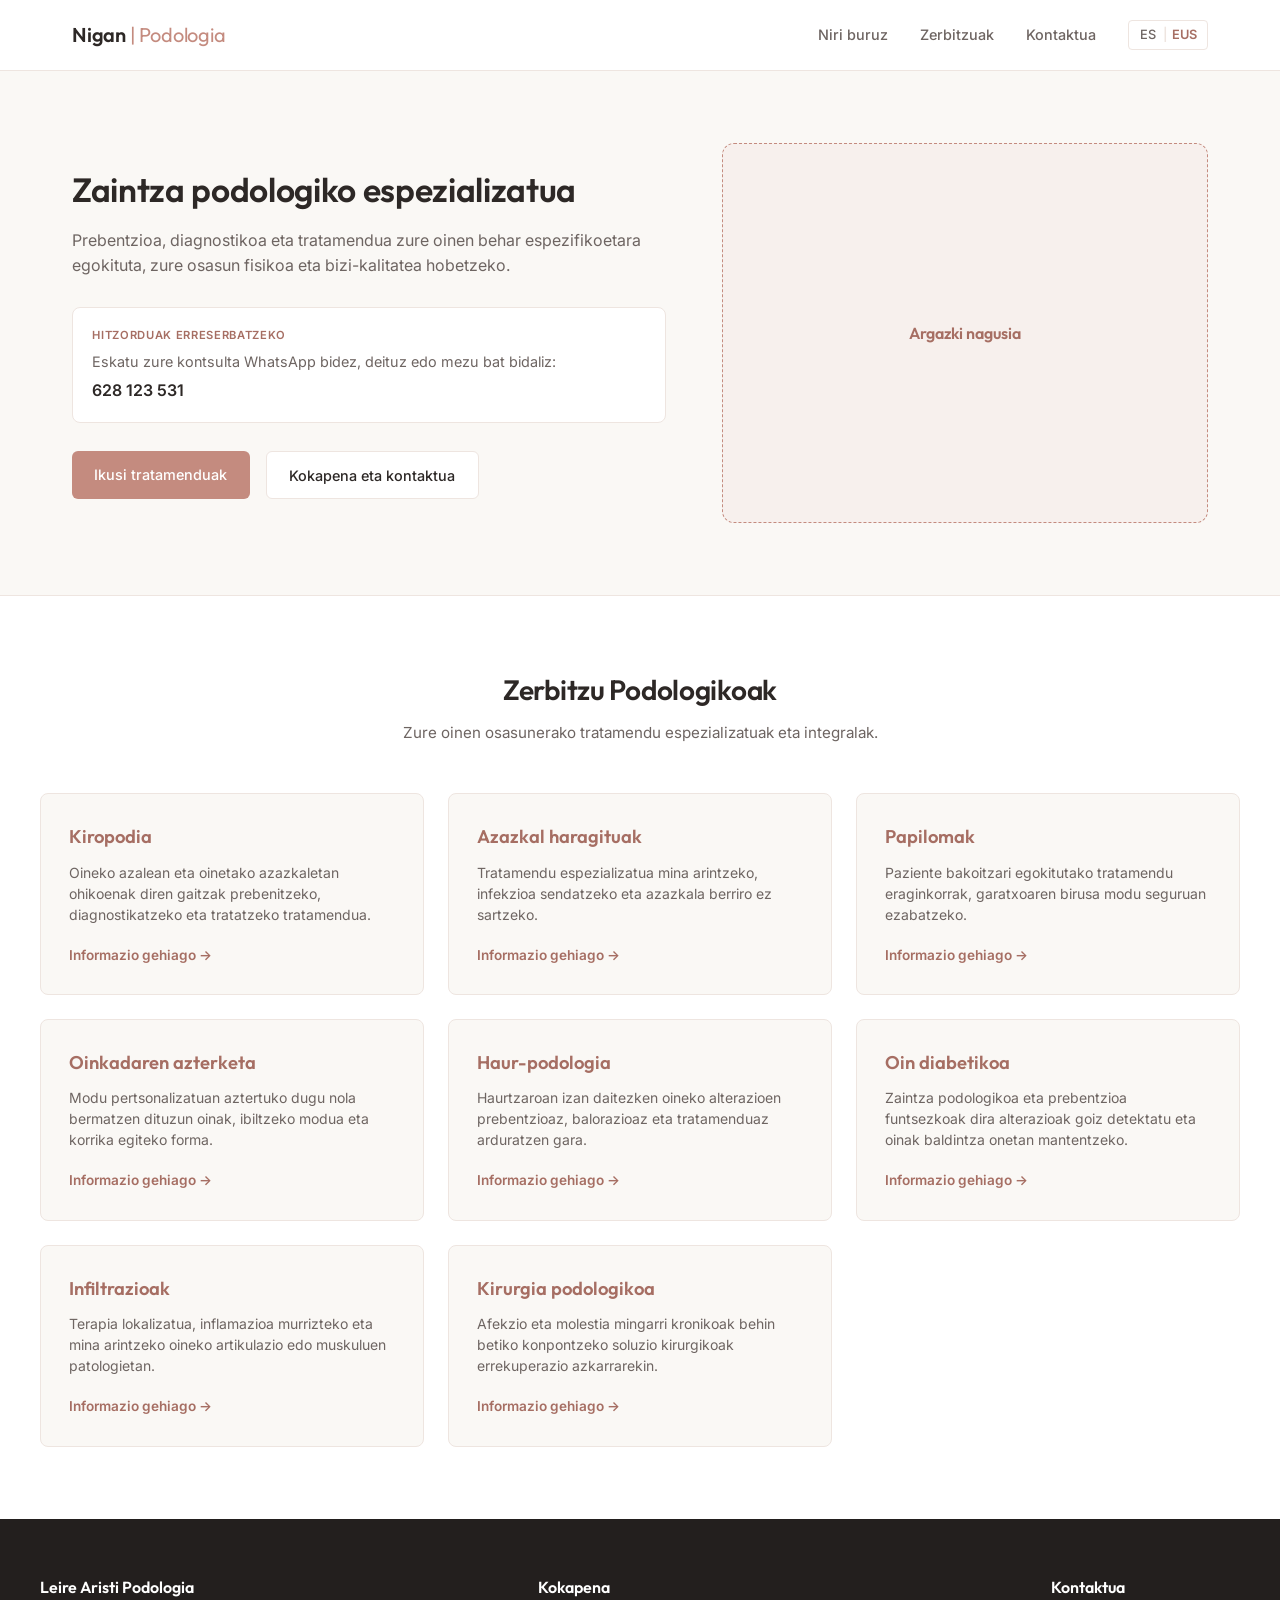
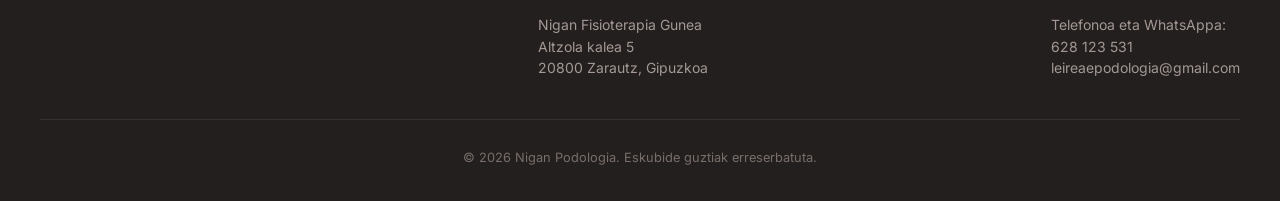
==== eu/index.html @ 4389b02e "Add files via upload" ====
<!DOCTYPE html>
<html lang="eu">
<head>
    <meta charset="UTF-8">
    <meta name="viewport" content="width=device-width, initial-scale=1.0">
    <title>Nigan | Podologia Zarautzen</title>
    <!-- Google Fonts -->
    <link rel="preconnect" href="https://fonts.googleapis.com">
    <link rel="preconnect" href="https://fonts.gstatic.com" crossorigin>
    <link href="https://fonts.googleapis.com/css2?family=Inter:wght@300;400;500;600&family=Outfit:wght@400;500;600&display=swap" rel="stylesheet">
    <style>
        :root {
            --primary: #c48b7f;
            --primary-dark: #a66e63;
            --primary-light: #f7f0ed;
            --bg-light: #faf8f5;
            --text-main: #2d2826;
            --text-muted: #6e6562;
            --white: #ffffff;
            --border-color: #eee5e0;
            --font-heading: 'Outfit', sans-serif;
            --font-body: 'Inter', sans-serif;
        }

        * {
            box-sizing: border-box;
            margin: 0;
            padding: 0;
        }

        body {
            font-family: var(--font-body);
            color: var(--text-main);
            background-color: var(--bg-light);
            line-height: 1.6;
            -webkit-font-smoothing: antialiased;
        }

        header {
            background-color: var(--white);
            border-bottom: 1px solid var(--border-color);
            position: sticky;
            top: 0;
            z-index: 100;
        }

        .nav-container {
            max-width: 1200px;
            margin: 0 auto;
            display: flex;
            justify-content: space-between;
            align-items: center;
            padding: 1.2rem 2rem;
        }

        .logo {
            font-family: var(--font-heading);
            font-size: 1.25rem;
            font-weight: 600;
            color: var(--text-main);
            text-decoration: none;
            letter-spacing: -0.01em;
        }

        .logo span {
            font-weight: 400;
            color: var(--primary);
        }

        .menu-toggle {
            display: none;
            background: none;
            border: none;
            font-size: 1.5rem;
            color: var(--text-main);
            cursor: pointer;
        }

        nav ul {
            display: flex;
            list-style: none;
            gap: 2rem;
            align-items: center;
        }

        nav a {
            text-decoration: none;
            color: var(--text-muted);
            font-weight: 500;
            font-size: 0.9rem;
            transition: color 0.2s ease;
        }

        nav a:hover, nav a.active {
            color: var(--primary-dark);
        }

        .lang-selector {
            display: flex;
            align-items: center;
            gap: 0.3rem;
            font-size: 0.8rem;
            font-weight: 600;
            border: 1px solid var(--border-color);
            padding: 0.25rem 0.6rem;
            border-radius: 4px;
            background-color: var(--white);
        }

        .lang-selector a {
            font-size: 0.8rem;
            padding: 0 0.1rem;
        }

        .lang-selector .active-lang {
            color: var(--primary-dark);
        }

        .lang-divider {
            color: var(--border-color);
        }

        .nav-phone {
            font-size: 0.85rem;
            font-weight: 500;
            color: var(--text-main);
            background-color: var(--primary-light);
            padding: 0.4rem 0.9rem;
            border-radius: 6px;
        }

        .hero {
            max-width: 1200px;
            margin: 0 auto;
            padding: 4.5rem 2rem;
            display: grid;
            grid-template-columns: 1.1fr 0.9fr;
            gap: 3.5rem;
            align-items: center;
        }

        .hero-text h1 {
            font-family: var(--font-heading);
            font-size: 2.1rem;
            font-weight: 600;
            line-height: 1.3;
            color: var(--text-main);
            margin-bottom: 1rem;
            letter-spacing: -0.01em;
        }

        .hero-text p {
            font-size: 1rem;
            color: var(--text-muted);
            margin-bottom: 1.75rem;
        }

        .booking-card {
            background-color: var(--white);
            border: 1px solid var(--border-color);
            padding: 1.2rem;
            border-radius: 8px;
            margin-bottom: 1.75rem;
        }

        .booking-card-label {
            font-size: 0.7rem;
            text-transform: uppercase;
            letter-spacing: 0.06em;
            font-weight: 600;
            color: var(--primary-dark);
            margin-bottom: 0.3rem;
        }

        .booking-card p {
            font-size: 0.9rem;
            color: var(--text-muted);
            margin-bottom: 0.3rem;
        }

        .phone-number {
            font-family: var(--font-body);
            font-size: 1rem;
            font-weight: 600;
            color: var(--text-main);
        }

        .hero-buttons {
            display: flex;
            gap: 1rem;
        }

        .btn-primary {
            background-color: var(--primary);
            color: var(--white);
            padding: 0.7rem 1.4rem;
            border-radius: 6px;
            text-decoration: none;
            font-weight: 500;
            font-size: 0.9rem;
            transition: background-color 0.2s ease;
        }

        .btn-primary:hover {
            background-color: var(--primary-dark);
        }

        .btn-secondary {
            border: 1px solid var(--border-color);
            background-color: var(--white);
            color: var(--text-main);
            padding: 0.7rem 1.4rem;
            border-radius: 6px;
            text-decoration: none;
            font-weight: 500;
            font-size: 0.9rem;
            transition: border-color 0.2s ease, background-color 0.2s ease;
        }

        .btn-secondary:hover {
            border-color: var(--primary);
            background-color: var(--primary-light);
        }

        .image-placeholder {
            width: 100%;
            height: 380px;
            background-color: var(--primary-light);
            border: 1px dashed var(--primary);
            border-radius: 12px;
            display: flex;
            flex-direction: column;
            align-items: center;
            justify-content: center;
            padding: 2rem;
            text-align: center;
            box-sizing: border-box;
        }

        .image-placeholder-title {
            font-family: var(--font-heading);
            font-size: 1rem;
            font-weight: 600;
            color: var(--primary-dark);
        }

        .services-preview {
            background-color: var(--white);
            padding: 4.5rem 2rem;
            border-top: 1px solid var(--border-color);
        }

        .section-header {
            max-width: 600px;
            margin: 0 auto 3rem auto;
            text-align: center;
        }

        .section-header h2 {
            font-family: var(--font-heading);
            font-size: 1.75rem;
            font-weight: 600;
            color: var(--text-main);
            margin-bottom: 0.5rem;
            letter-spacing: -0.01em;
        }

        .section-header p {
            color: var(--text-muted);
            font-size: 0.95rem;
        }

        .grid-preview {
            max-width: 1200px;
            margin: 0 auto;
            display: grid;
            grid-template-columns: repeat(auto-fit, minmax(320px, 1fr));
            gap: 1.5rem;
        }

        .card-preview {
            padding: 1.75rem;
            border-radius: 8px;
            border: 1px solid var(--border-color);
            background: var(--bg-light);
            display: flex;
            flex-direction: column;
            justify-content: space-between;
            transition: border-color 0.2s ease, transform 0.2s ease;
        }

        .card-preview:hover {
            border-color: var(--primary);
            transform: translateY(-2px);
        }

        .card-preview h3 {
            font-family: var(--font-heading);
            font-size: 1.15rem;
            font-weight: 600;
            margin-bottom: 0.6rem;
            color: var(--primary-dark);
        }

        .card-preview p {
            color: var(--text-muted);
            font-size: 0.875rem;
            line-height: 1.5;
            margin-bottom: 1.25rem;
        }

        .link-more {
            font-size: 0.85rem;
            font-weight: 600;
            color: var(--primary-dark);
            text-decoration: none;
            display: inline-flex;
            align-items: center;
            gap: 0.25rem;
        }

        .link-more:hover {
            text-decoration: underline;
        }

        footer {
            background-color: #231f1e;
            color: var(--white);
            padding: 3.5rem 2rem 2rem 2rem;
        }

        .footer-content {
            max-width: 1200px;
            margin: 0 auto;
            display: flex;
            justify-content: space-between;
            flex-wrap: wrap;
            gap: 2.5rem;
            padding-bottom: 2.5rem;
            border-bottom: 1px solid #36302e;
        }

        .footer-col h4 {
            font-family: var(--font-heading);
            font-size: 1rem;
            margin-bottom: 0.85rem;
            font-weight: 600;
        }

        .footer-col p {
            color: #a39894;
            font-size: 0.875rem;
            line-height: 1.55;
        }

        .footer-bottom {
            max-width: 1200px;
            margin: 1.75rem auto 0 auto;
            text-align: center;
            font-size: 0.8rem;
            color: #786e6a;
        }

        @media (max-width: 768px) {
            .menu-toggle { display: block; }
            nav ul {
                display: none;
                flex-direction: column;
                position: absolute;
                top: 100%;
                left: 0;
                width: 100%;
                background-color: var(--white);
                padding: 1.5rem;
                box-shadow: 0 10px 20px rgba(0, 0, 0, 0.05);
                gap: 1.25rem;
                border-bottom: 1px solid var(--border-color);
            }
            nav ul.nav-active { display: flex; }
            .hero {
                grid-template-columns: 1fr;
                padding: 2.5rem 1.25rem;
                gap: 2rem;
            }
            .hero-text h1 { font-size: 1.75rem; }
            .hero-buttons { flex-direction: column; }
            .btn-primary, .btn-secondary { text-align: center; }
            .image-placeholder { height: 260px; }
            .grid-preview { grid-template-columns: 1fr; }
            .footer-content { flex-direction: column; gap: 1.75rem; }
        }
    </style>
</head>
<body>

    <header>
        <div class="nav-container">
            <a href="index.html" class="logo">Nigan <span>| Podologia</span></a>
            <button class="menu-toggle" id="mobile-menu" aria-label="Nabigazioa">☰</button>
            <nav>
                <ul id="nav-list">
                    <li><a href="niri-buruz.html">Niri buruz</a></li>
                    <li><a href="zerbitzuak.html">Zerbitzuak</a></li>
                    <li><a href="kontaktua.html">Kontaktua</a></li>
                    <li class="lang-selector">
                        <a href="../index.html">ES</a>
                        <span class="lang-divider">|</span>
                        <span class="active-lang">EUS</span>
                    </li>
                </ul>
            </nav>
        </div>
    </header>

    <section class="hero">
        <div class="hero-text">
            <h1>Zaintza podologiko espezializatua</h1>
            <p>Prebentzioa, diagnostikoa eta tratamendua zure oinen behar espezifikoetara egokituta, zure osasun fisikoa eta bizi-kalitatea hobetzeko.</p>
            
            <div class="booking-card">
                <div class="booking-card-label">Hitzorduak erreserbatzeko</div>
                <p>Eskatu zure kontsulta WhatsApp bidez, deituz edo mezu bat bidaliz:</p>
                <div class="phone-number">628 123 531</div>
            </div>

            <div class="hero-buttons">
                <a href="zerbitzuak.html" class="btn-primary">Ikusi tratamenduak</a>
                <a href="kontaktua.html" class="btn-secondary">Kokapena eta kontaktua</a>
            </div>
        </div>

        <div class="image-placeholder">
            <div class="image-placeholder-title">Argazki nagusia</div>
        </div>
    </section>

    <section class="services-preview">
        <div class="section-header">
            <h2>Zerbitzu Podologikoak</h2>
            <p>Zure oinen osasunerako tratamendu espezializatuak eta integralak.</p>
        </div>
        <div class="grid-preview">
            
            <div class="card-preview">
                <div>
                    <h3>Kiropodia</h3>
                    <p>Oineko azalean eta oinetako azazkaletan ohikoenak diren gaitzak prebenitzeko, diagnostikatzeko eta tratatzeko tratamendua.</p>
                </div>
                <a href="zerbitzuak.html#kiropodia" class="link-more">Informazio gehiago →</a>
            </div>

            <div class="card-preview">
                <div>
                    <h3>Azazkal haragituak</h3>
                    <p>Tratamendu espezializatua mina arintzeko, infekzioa sendatzeko eta azazkala berriro ez sartzeko.</p>
                </div>
                <a href="zerbitzuak.html#azazkal-haragituak" class="link-more">Informazio gehiago →</a>
            </div>

            <div class="card-preview">
                <div>
                    <h3>Papilomak</h3>
                    <p>Paziente bakoitzari egokitutako tratamendu eraginkorrak, garatxoaren birusa modu seguruan ezabatzeko.</p>
                </div>
                <a href="zerbitzuak.html#papilomak" class="link-more">Informazio gehiago →</a>
            </div>

            <div class="card-preview">
                <div>
                    <h3>Oinkadaren azterketa</h3>
                    <p>Modu pertsonalizatuan aztertuko dugu nola bermatzen dituzun oinak, ibiltzeko modua eta korrika egiteko forma.</p>
                </div>
                <a href="zerbitzuak.html#oinkadaren-azterketa" class="link-more">Informazio gehiago →</a>
            </div>

            <div class="card-preview">
                <div>
                    <h3>Haur-podologia</h3>
                    <p>Haurtzaroan izan daitezken oineko alterazioen prebentzioaz, balorazioaz eta tratamenduaz arduratzen gara.</p>
                </div>
                <a href="zerbitzuak.html#haur-podologia" class="link-more">Informazio gehiago →</a>
            </div>

            <div class="card-preview">
                <div>
                    <h3>Oin diabetikoa</h3>
                    <p>Zaintza podologikoa eta prebentzioa funtsezkoak dira alterazioak goiz detektatu eta oinak baldintza onetan mantentzeko.</p>
                </div>
                <a href="zerbitzuak.html#oin-diabetikoa" class="link-more">Informazio gehiago →</a>
            </div>

            <div class="card-preview">
                <div>
                    <h3>Infiltrazioak</h3>
                    <p>Terapia lokalizatua, inflamazioa murrizteko eta mina arintzeko oineko artikulazio edo muskuluen patologietan.</p>
                </div>
                <a href="zerbitzuak.html#infiltrazioak" class="link-more">Informazio gehiago →</a>
            </div>

            <div class="card-preview">
                <div>
                    <h3>Kirurgia podologikoa</h3>
                    <p>Afekzio eta molestia mingarri kronikoak behin betiko konpontzeko soluzio kirurgikoak errekuperazio azkarrarekin.</p>
                </div>
                <a href="zerbitzuak.html#kirurgia-podologikoa" class="link-more">Informazio gehiago →</a>
            </div>

        </div>
    </section>

    <footer>
        <div class="footer-content">
            <div class="footer-col">
                <h4>Leire Aristi Podologia</h4>
            </div>
            <div class="footer-col">
                <h4>Kokapena</h4>
                <p>Nigan Fisioterapia Gunea<br>Altzola kalea 5<br>20800 Zarautz, Gipuzkoa</p>
            </div>
            <div class="footer-col">
                <h4>Kontaktua</h4>
                <p>Telefonoa eta WhatsAppa:<br>628 123 531<br>leireaepodologia@gmail.com</p>
            </div>
        </div>
        <div class="footer-bottom">
            <p>&copy; 2026 Nigan Podologia. Eskubide guztiak erreserbatuta.</p>
        </div>
    </footer>

    <script>
        document.getElementById('mobile-menu').addEventListener('click', () => {
            document.getElementById('nav-list').classList.toggle('nav-active');
        });
    </script>
</body>
</html>
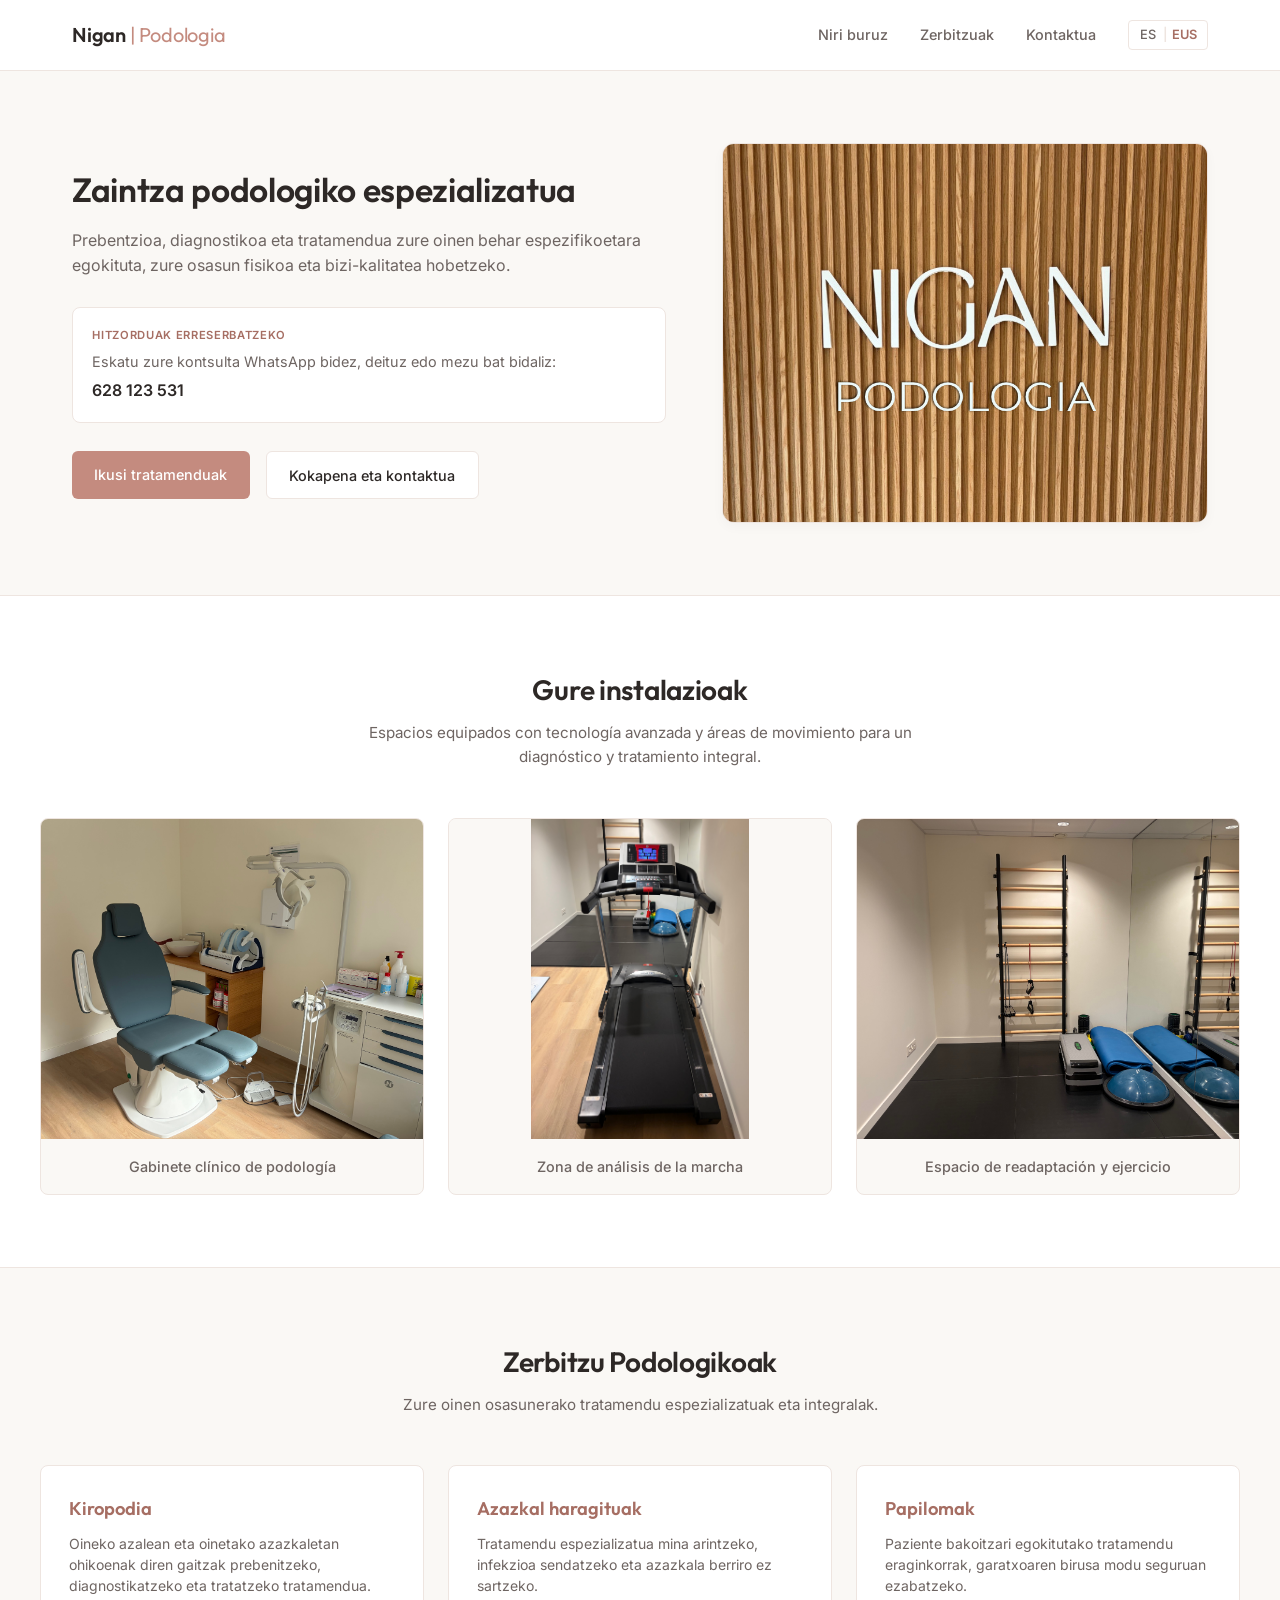
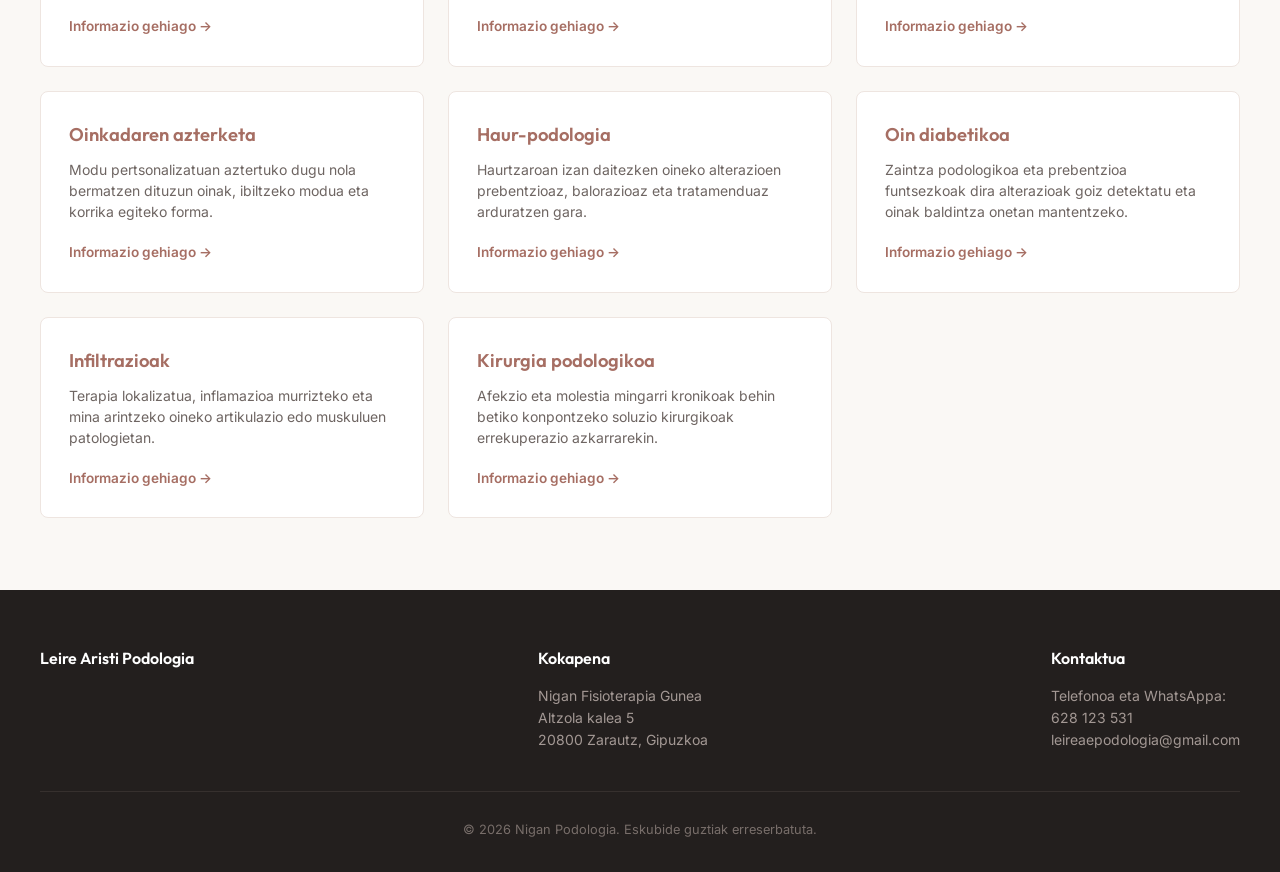
==== commit f833ae8c: "Add files via upload" ====
--- a/eu/index.html
+++ b/eu/index.html
@@ -8,388 +8,7 @@
     <link rel="preconnect" href="https://fonts.googleapis.com">
     <link rel="preconnect" href="https://fonts.gstatic.com" crossorigin>
     <link href="https://fonts.googleapis.com/css2?family=Inter:wght@300;400;500;600&family=Outfit:wght@400;500;600&display=swap" rel="stylesheet">
-    <style>
-        :root {
-            --primary: #c48b7f;
-            --primary-dark: #a66e63;
-            --primary-light: #f7f0ed;
-            --bg-light: #faf8f5;
-            --text-main: #2d2826;
-            --text-muted: #6e6562;
-            --white: #ffffff;
-            --border-color: #eee5e0;
-            --font-heading: 'Outfit', sans-serif;
-            --font-body: 'Inter', sans-serif;
-        }
-
-        * {
-            box-sizing: border-box;
-            margin: 0;
-            padding: 0;
-        }
-
-        body {
-            font-family: var(--font-body);
-            color: var(--text-main);
-            background-color: var(--bg-light);
-            line-height: 1.6;
-            -webkit-font-smoothing: antialiased;
-        }
-
-        header {
-            background-color: var(--white);
-            border-bottom: 1px solid var(--border-color);
-            position: sticky;
-            top: 0;
-            z-index: 100;
-        }
-
-        .nav-container {
-            max-width: 1200px;
-            margin: 0 auto;
-            display: flex;
-            justify-content: space-between;
-            align-items: center;
-            padding: 1.2rem 2rem;
-        }
-
-        .logo {
-            font-family: var(--font-heading);
-            font-size: 1.25rem;
-            font-weight: 600;
-            color: var(--text-main);
-            text-decoration: none;
-            letter-spacing: -0.01em;
-        }
-
-        .logo span {
-            font-weight: 400;
-            color: var(--primary);
-        }
-
-        .menu-toggle {
-            display: none;
-            background: none;
-            border: none;
-            font-size: 1.5rem;
-            color: var(--text-main);
-            cursor: pointer;
-        }
-
-        nav ul {
-            display: flex;
-            list-style: none;
-            gap: 2rem;
-            align-items: center;
-        }
-
-        nav a {
-            text-decoration: none;
-            color: var(--text-muted);
-            font-weight: 500;
-            font-size: 0.9rem;
-            transition: color 0.2s ease;
-        }
-
-        nav a:hover, nav a.active {
-            color: var(--primary-dark);
-        }
-
-        .lang-selector {
-            display: flex;
-            align-items: center;
-            gap: 0.3rem;
-            font-size: 0.8rem;
-            font-weight: 600;
-            border: 1px solid var(--border-color);
-            padding: 0.25rem 0.6rem;
-            border-radius: 4px;
-            background-color: var(--white);
-        }
-
-        .lang-selector a {
-            font-size: 0.8rem;
-            padding: 0 0.1rem;
-        }
-
-        .lang-selector .active-lang {
-            color: var(--primary-dark);
-        }
-
-        .lang-divider {
-            color: var(--border-color);
-        }
-
-        .nav-phone {
-            font-size: 0.85rem;
-            font-weight: 500;
-            color: var(--text-main);
-            background-color: var(--primary-light);
-            padding: 0.4rem 0.9rem;
-            border-radius: 6px;
-        }
-
-        .hero {
-            max-width: 1200px;
-            margin: 0 auto;
-            padding: 4.5rem 2rem;
-            display: grid;
-            grid-template-columns: 1.1fr 0.9fr;
-            gap: 3.5rem;
-            align-items: center;
-        }
-
-        .hero-text h1 {
-            font-family: var(--font-heading);
-            font-size: 2.1rem;
-            font-weight: 600;
-            line-height: 1.3;
-            color: var(--text-main);
-            margin-bottom: 1rem;
-            letter-spacing: -0.01em;
-        }
-
-        .hero-text p {
-            font-size: 1rem;
-            color: var(--text-muted);
-            margin-bottom: 1.75rem;
-        }
-
-        .booking-card {
-            background-color: var(--white);
-            border: 1px solid var(--border-color);
-            padding: 1.2rem;
-            border-radius: 8px;
-            margin-bottom: 1.75rem;
-        }
-
-        .booking-card-label {
-            font-size: 0.7rem;
-            text-transform: uppercase;
-            letter-spacing: 0.06em;
-            font-weight: 600;
-            color: var(--primary-dark);
-            margin-bottom: 0.3rem;
-        }
-
-        .booking-card p {
-            font-size: 0.9rem;
-            color: var(--text-muted);
-            margin-bottom: 0.3rem;
-        }
-
-        .phone-number {
-            font-family: var(--font-body);
-            font-size: 1rem;
-            font-weight: 600;
-            color: var(--text-main);
-        }
-
-        .hero-buttons {
-            display: flex;
-            gap: 1rem;
-        }
-
-        .btn-primary {
-            background-color: var(--primary);
-            color: var(--white);
-            padding: 0.7rem 1.4rem;
-            border-radius: 6px;
-            text-decoration: none;
-            font-weight: 500;
-            font-size: 0.9rem;
-            transition: background-color 0.2s ease;
-        }
-
-        .btn-primary:hover {
-            background-color: var(--primary-dark);
-        }
-
-        .btn-secondary {
-            border: 1px solid var(--border-color);
-            background-color: var(--white);
-            color: var(--text-main);
-            padding: 0.7rem 1.4rem;
-            border-radius: 6px;
-            text-decoration: none;
-            font-weight: 500;
-            font-size: 0.9rem;
-            transition: border-color 0.2s ease, background-color 0.2s ease;
-        }
-
-        .btn-secondary:hover {
-            border-color: var(--primary);
-            background-color: var(--primary-light);
-        }
-
-        .image-placeholder {
-            width: 100%;
-            height: 380px;
-            background-color: var(--primary-light);
-            border: 1px dashed var(--primary);
-            border-radius: 12px;
-            display: flex;
-            flex-direction: column;
-            align-items: center;
-            justify-content: center;
-            padding: 2rem;
-            text-align: center;
-            box-sizing: border-box;
-        }
-
-        .image-placeholder-title {
-            font-family: var(--font-heading);
-            font-size: 1rem;
-            font-weight: 600;
-            color: var(--primary-dark);
-        }
-
-        .services-preview {
-            background-color: var(--white);
-            padding: 4.5rem 2rem;
-            border-top: 1px solid var(--border-color);
-        }
-
-        .section-header {
-            max-width: 600px;
-            margin: 0 auto 3rem auto;
-            text-align: center;
-        }
-
-        .section-header h2 {
-            font-family: var(--font-heading);
-            font-size: 1.75rem;
-            font-weight: 600;
-            color: var(--text-main);
-            margin-bottom: 0.5rem;
-            letter-spacing: -0.01em;
-        }
-
-        .section-header p {
-            color: var(--text-muted);
-            font-size: 0.95rem;
-        }
-
-        .grid-preview {
-            max-width: 1200px;
-            margin: 0 auto;
-            display: grid;
-            grid-template-columns: repeat(auto-fit, minmax(320px, 1fr));
-            gap: 1.5rem;
-        }
-
-        .card-preview {
-            padding: 1.75rem;
-            border-radius: 8px;
-            border: 1px solid var(--border-color);
-            background: var(--bg-light);
-            display: flex;
-            flex-direction: column;
-            justify-content: space-between;
-            transition: border-color 0.2s ease, transform 0.2s ease;
-        }
-
-        .card-preview:hover {
-            border-color: var(--primary);
-            transform: translateY(-2px);
-        }
-
-        .card-preview h3 {
-            font-family: var(--font-heading);
-            font-size: 1.15rem;
-            font-weight: 600;
-            margin-bottom: 0.6rem;
-            color: var(--primary-dark);
-        }
-
-        .card-preview p {
-            color: var(--text-muted);
-            font-size: 0.875rem;
-            line-height: 1.5;
-            margin-bottom: 1.25rem;
-        }
-
-        .link-more {
-            font-size: 0.85rem;
-            font-weight: 600;
-            color: var(--primary-dark);
-            text-decoration: none;
-            display: inline-flex;
-            align-items: center;
-            gap: 0.25rem;
-        }
-
-        .link-more:hover {
-            text-decoration: underline;
-        }
-
-        footer {
-            background-color: #231f1e;
-            color: var(--white);
-            padding: 3.5rem 2rem 2rem 2rem;
-        }
-
-        .footer-content {
-            max-width: 1200px;
-            margin: 0 auto;
-            display: flex;
-            justify-content: space-between;
-            flex-wrap: wrap;
-            gap: 2.5rem;
-            padding-bottom: 2.5rem;
-            border-bottom: 1px solid #36302e;
-        }
-
-        .footer-col h4 {
-            font-family: var(--font-heading);
-            font-size: 1rem;
-            margin-bottom: 0.85rem;
-            font-weight: 600;
-        }
-
-        .footer-col p {
-            color: #a39894;
-            font-size: 0.875rem;
-            line-height: 1.55;
-        }
-
-        .footer-bottom {
-            max-width: 1200px;
-            margin: 1.75rem auto 0 auto;
-            text-align: center;
-            font-size: 0.8rem;
-            color: #786e6a;
-        }
-
-        @media (max-width: 768px) {
-            .menu-toggle { display: block; }
-            nav ul {
-                display: none;
-                flex-direction: column;
-                position: absolute;
-                top: 100%;
-                left: 0;
-                width: 100%;
-                background-color: var(--white);
-                padding: 1.5rem;
-                box-shadow: 0 10px 20px rgba(0, 0, 0, 0.05);
-                gap: 1.25rem;
-                border-bottom: 1px solid var(--border-color);
-            }
-            nav ul.nav-active { display: flex; }
-            .hero {
-                grid-template-columns: 1fr;
-                padding: 2.5rem 1.25rem;
-                gap: 2rem;
-            }
-            .hero-text h1 { font-size: 1.75rem; }
-            .hero-buttons { flex-direction: column; }
-            .btn-primary, .btn-secondary { text-align: center; }
-            .image-placeholder { height: 260px; }
-            .grid-preview { grid-template-columns: 1fr; }
-            .footer-content { flex-direction: column; gap: 1.75rem; }
-        }
-    </style>
+    <link rel="stylesheet" href="../styles.css">
 </head>
 <body>
 
@@ -416,7 +35,7 @@
         <div class="hero-text">
             <h1>Zaintza podologiko espezializatua</h1>
             <p>Prebentzioa, diagnostikoa eta tratamendua zure oinen behar espezifikoetara egokituta, zure osasun fisikoa eta bizi-kalitatea hobetzeko.</p>
-            
+           
             <div class="booking-card">
                 <div class="booking-card-label">Hitzorduak erreserbatzeko</div>
                 <p>Eskatu zure kontsulta WhatsApp bidez, deituz edo mezu bat bidaliz:</p>
@@ -429,8 +48,30 @@
             </div>
         </div>
 
-        <div class="image-placeholder">
-            <div class="image-placeholder-title">Argazki nagusia</div>
+        <div class="hero-img-container">
+            <img src="../img/nigan.jpeg" alt="Espacio Nigan Podología" class="hero-img">
+        </div>
+    </section>
+
+    <!-- Sección de Instalaciones -->
+    <section class="facility-section">
+        <div class="section-header">
+            <h2>Gure instalazioak</h2>
+            <p>Espacios equipados con tecnología avanzada y áreas de movimiento para un diagnóstico y tratamiento integral.</p>
+        </div>
+        <div class="facility-grid">
+            <div class="facility-card">
+                <img src="../img/saladetrabajo.jpeg" alt="Gabinete clínico de podología">
+                <p>Gabinete clínico de podología</p>
+            </div>
+            <div class="facility-card">
+                <img src="../img/cintagym.jpeg" alt="Zona de análisis de la marcha" class="vertical-img">
+                <p>Zona de análisis de la marcha</p>
+            </div>
+            <div class="facility-card">
+                <img src="../img/salagym.jpeg" alt="Espacio de readaptación y ejercicio">
+                <p>Espacio de readaptación y ejercicio</p>
+            </div>
         </div>
     </section>
 
@@ -440,7 +81,7 @@
             <p>Zure oinen osasunerako tratamendu espezializatuak eta integralak.</p>
         </div>
         <div class="grid-preview">
-            
+          
             <div class="card-preview">
                 <div>
                     <h3>Kiropodia</h3>
--- a/styles.css
+++ b/styles.css
@@ -0,0 +1,725 @@
+:root {
+    --primary: #c48b7f;
+    --primary-dark: #a66e63;
+    --primary-light: #f7f0ed;
+    --bg-light: #faf8f5;
+    --text-main: #2d2826;
+    --text-muted: #6e6562;
+    --white: #ffffff;
+    --border-color: #eee5e0;
+    --font-heading: 'Outfit', sans-serif;
+    --font-body: 'Inter', sans-serif;
+}
+
+* {
+    box-sizing: border-box;
+    margin: 0;
+    padding: 0;
+}
+
+html {
+    scroll-behavior: smooth;
+}
+
+body {
+    font-family: var(--font-body);
+    color: var(--text-main);
+    background-color: var(--bg-light);
+    line-height: 1.6;
+    -webkit-font-smoothing: antialiased;
+}
+
+header {
+    background-color: var(--white);
+    border-bottom: 1px solid var(--border-color);
+    position: sticky;
+    top: 0;
+    z-index: 100;
+}
+
+.nav-container {
+    max-width: 1200px;
+    margin: 0 auto;
+    display: flex;
+    justify-content: space-between;
+    align-items: center;
+    padding: 1.2rem 2rem;
+}
+
+.logo {
+    font-family: var(--font-heading);
+    font-size: 1.25rem;
+    font-weight: 600;
+    color: var(--text-main);
+    text-decoration: none;
+    letter-spacing: -0.01em;
+}
+
+.logo span {
+    font-weight: 400;
+    color: var(--primary);
+}
+
+.menu-toggle {
+    display: none;
+    background: none;
+    border: none;
+    font-size: 1.5rem;
+    color: var(--text-main);
+    cursor: pointer;
+}
+
+nav ul {
+    display: flex;
+    list-style: none;
+    gap: 2rem;
+    align-items: center;
+}
+
+nav a {
+    text-decoration: none;
+    color: var(--text-muted);
+    font-weight: 500;
+    font-size: 0.9rem;
+    transition: color 0.2s ease;
+}
+
+nav a:hover, nav a.active {
+    color: var(--primary-dark);
+}
+
+.lang-selector {
+    display: flex;
+    align-items: center;
+    gap: 0.3rem;
+    font-size: 0.8rem;
+    font-weight: 600;
+    border: 1px solid var(--border-color);
+    padding: 0.25rem 0.6rem;
+    border-radius: 4px;
+    background-color: var(--white);
+}
+
+.lang-selector a {
+    font-size: 0.8rem;
+    padding: 0 0.1rem;
+}
+
+.lang-selector .active-lang {
+    color: var(--primary-dark);
+}
+
+.lang-divider {
+    color: var(--border-color);
+}
+
+.nav-phone {
+    font-size: 0.85rem;
+    font-weight: 500;
+    color: var(--text-main);
+    background-color: var(--primary-light);
+    padding: 0.4rem 0.9rem;
+    border-radius: 6px;
+}
+
+.page-header {
+    background-color: var(--white);
+    border-bottom: 1px solid var(--border-color);
+    padding: 3.5rem 2rem;
+    text-align: center;
+}
+
+.page-header h1 {
+    font-family: var(--font-heading);
+    font-size: 2.1rem;
+    font-weight: 600;
+    color: var(--text-main);
+    margin-bottom: 0.5rem;
+    letter-spacing: -0.01em;
+}
+
+.page-header p {
+    color: var(--text-muted);
+    font-size: 0.95rem;
+}
+
+/* Botones */
+.btn-primary {
+    background-color: var(--primary);
+    color: var(--white);
+    padding: 0.7rem 1.4rem;
+    border-radius: 6px;
+    text-decoration: none;
+    font-weight: 500;
+    font-size: 0.9rem;
+    transition: background-color 0.2s ease;
+    display: inline-block;
+    text-align: center;
+}
+
+.btn-primary:hover {
+    background-color: var(--primary-dark);
+}
+
+.btn-secondary {
+    border: 1px solid var(--border-color);
+    background-color: var(--white);
+    color: var(--text-main);
+    padding: 0.7rem 1.4rem;
+    border-radius: 6px;
+    text-decoration: none;
+    font-weight: 500;
+    font-size: 0.9rem;
+    transition: border-color 0.2s ease, background-color 0.2s ease;
+    display: inline-block;
+    text-align: center;
+}
+
+.btn-secondary:hover {
+    border-color: var(--primary);
+    background-color: var(--primary-light);
+}
+
+/* Hero Section (Index) */
+.hero {
+    max-width: 1200px;
+    margin: 0 auto;
+    padding: 4.5rem 2rem;
+    display: grid;
+    grid-template-columns: 1.1fr 0.9fr;
+    gap: 3.5rem;
+    align-items: center;
+}
+
+.hero-text h1 {
+    font-family: var(--font-heading);
+    font-size: 2.1rem;
+    font-weight: 600;
+    line-height: 1.3;
+    color: var(--text-main);
+    margin-bottom: 1rem;
+    letter-spacing: -0.01em;
+}
+
+.hero-text p {
+    font-size: 1rem;
+    color: var(--text-muted);
+    margin-bottom: 1.75rem;
+}
+
+.booking-card {
+    background-color: var(--white);
+    border: 1px solid var(--border-color);
+    padding: 1.2rem;
+    border-radius: 8px;
+    margin-bottom: 1.75rem;
+}
+
+.booking-card-label {
+    font-size: 0.7rem;
+    text-transform: uppercase;
+    letter-spacing: 0.06em;
+    font-weight: 600;
+    color: var(--primary-dark);
+    margin-bottom: 0.3rem;
+}
+
+.booking-card p {
+    font-size: 0.9rem;
+    color: var(--text-muted);
+    margin-bottom: 0.3rem;
+}
+
+.phone-number {
+    font-family: var(--font-body);
+    font-size: 1rem;
+    font-weight: 600;
+    color: var(--text-main);
+}
+
+.hero-buttons {
+    display: flex;
+    gap: 1rem;
+}
+
+.hero-img-container {
+    width: 100%;
+    height: 380px;
+    border-radius: 12px;
+    overflow: hidden;
+    border: 1px solid var(--border-color);
+    box-shadow: 0 4px 12px rgba(0, 0, 0, 0.03);
+}
+
+.hero-img {
+    width: 100%;
+    height: 100%;
+    object-fit: cover;
+    display: block;
+}
+
+/* Sección de Instalaciones (Index) */
+.facility-section {
+    background-color: var(--white);
+    padding: 4.5rem 2rem;
+    border-top: 1px solid var(--border-color);
+    border-bottom: 1px solid var(--border-color);
+}
+
+.facility-grid {
+    max-width: 1200px;
+    margin: 0 auto;
+    display: grid;
+    grid-template-columns: repeat(3, 1fr);
+    gap: 1.5rem;
+    align-items: stretch;
+}
+
+.facility-card {
+    border: 1px solid var(--border-color);
+    border-radius: 8px;
+    overflow: hidden;
+    background-color: var(--bg-light);
+    display: flex;
+    flex-direction: column;
+}
+
+.facility-card img {
+    width: 100%;
+    height: 320px;
+    object-fit: cover;
+    display: block;
+}
+
+.facility-card img.vertical-img {
+    object-fit: contain;
+    background-color: var(--bg-light);
+}
+
+.facility-card p {
+    padding: 1rem;
+    font-size: 0.9rem;
+    color: var(--text-muted);
+    text-align: center;
+    font-weight: 500;
+    margin: 0;
+}
+
+/* Servicios Preview (Index) & Services Container */
+.services-preview {
+    background-color: var(--bg-light);
+    padding: 4.5rem 2rem;
+}
+
+.section-header {
+    max-width: 600px;
+    margin: 0 auto 3rem auto;
+    text-align: center;
+}
+
+.section-header h2 {
+    font-family: var(--font-heading);
+    font-size: 1.75rem;
+    font-weight: 600;
+    color: var(--text-main);
+    margin-bottom: 0.5rem;
+    letter-spacing: -0.01em;
+}
+
+.section-header p {
+    color: var(--text-muted);
+    font-size: 0.95rem;
+}
+
+.grid-preview {
+    max-width: 1200px;
+    margin: 0 auto;
+    display: grid;
+    grid-template-columns: repeat(auto-fit, minmax(320px, 1fr));
+    gap: 1.5rem;
+}
+
+.card-preview {
+    padding: 1.75rem;
+    border-radius: 8px;
+    border: 1px solid var(--border-color);
+    background: var(--white);
+    display: flex;
+    flex-direction: column;
+    justify-content: space-between;
+    transition: border-color 0.2s ease, transform 0.2s ease;
+}
+
+.card-preview:hover {
+    border-color: var(--primary);
+    transform: translateY(-2px);
+}
+
+.card-preview h3 {
+    font-family: var(--font-heading);
+    font-size: 1.15rem;
+    font-weight: 600;
+    margin-bottom: 0.6rem;
+    color: var(--primary-dark);
+}
+
+.card-preview p {
+    color: var(--text-muted);
+    font-size: 0.875rem;
+    line-height: 1.5;
+    margin-bottom: 1.25rem;
+}
+
+.link-more {
+    font-size: 0.85rem;
+    font-weight: 600;
+    color: var(--primary-dark);
+    text-decoration: none;
+    display: inline-flex;
+    align-items: center;
+    gap: 0.25rem;
+}
+
+.link-more:hover {
+    text-decoration: underline;
+}
+
+/* Servicios page specific */
+.services-container {
+    max-width: 1200px;
+    margin: 0 auto;
+    padding: 4rem 2rem;
+}
+
+.service-block {
+    background-color: var(--white);
+    border-radius: 12px;
+    padding: 2.5rem;
+    border: 1px solid var(--border-color);
+    margin-bottom: 2.5rem;
+    scroll-margin-top: 100px;
+}
+
+.service-block h2 {
+    font-family: var(--font-heading);
+    font-size: 1.5rem;
+    font-weight: 600;
+    color: var(--primary-dark);
+    margin-bottom: 1rem;
+    letter-spacing: -0.01em;
+}
+
+.service-block h3 {
+    font-family: var(--font-heading);
+    font-size: 1.15rem;
+    font-weight: 600;
+    color: var(--text-main);
+    margin: 1.5rem 0 0.75rem 0;
+}
+
+.service-block p {
+    color: var(--text-muted);
+    font-size: 0.95rem;
+    margin-bottom: 1rem;
+    line-height: 1.65;
+}
+
+.service-content-grid {
+    display: grid;
+    grid-template-columns: 1fr 320px;
+    gap: 2.5rem;
+    align-items: center;
+    margin: 1.25rem 0;
+}
+
+.service-img {
+    width: 100%;
+    height: auto;
+    max-height: 380px;
+    object-fit: contain;
+    border-radius: 8px;
+    border: 1px solid var(--border-color);
+    background-color: var(--bg-light);
+    display: block;
+    margin: 0 auto;
+}
+
+.service-list {
+    list-style: none;
+    padding: 0;
+    margin: 1rem 0;
+}
+
+.service-list li {
+    font-size: 0.9rem;
+    color: var(--text-main);
+    margin-bottom: 0.6rem;
+    position: relative;
+    padding-left: 1.25rem;
+}
+
+.service-list li::before {
+    content: "•";
+    color: var(--primary);
+    font-weight: bold;
+    font-size: 1.1rem;
+    position: absolute;
+    left: 0;
+    top: -2px;
+}
+
+.quote-box {
+    background-color: var(--primary-light);
+    padding: 1.2rem 1.5rem;
+    border-radius: 8px;
+    border-left: 3px solid var(--primary);
+    margin: 1.5rem 0;
+    font-size: 0.925rem;
+    color: var(--primary-dark);
+    font-weight: 500;
+}
+
+/* Sobre Mí page specific */
+.about-container {
+    max-width: 1200px;
+    margin: 0 auto;
+    padding: 4.5rem 2rem;
+    display: grid;
+    grid-template-columns: 0.9fr 1.1fr;
+    gap: 3.5rem;
+    align-items: start;
+}
+
+.about-image-container {
+    width: 100%;
+    height: 480px;
+    border-radius: 12px;
+    overflow: hidden;
+    border: 1px solid var(--border-color);
+    box-shadow: 0 4px 12px rgba(0, 0, 0, 0.03);
+    background-color: var(--white);
+}
+
+.about-img {
+    width: 100%;
+    height: 100%;
+    object-fit: cover;
+    object-position: center top;
+    display: block;
+}
+
+.about-text h2 {
+    font-family: var(--font-heading);
+    font-size: 1.75rem;
+    font-weight: 600;
+    color: var(--primary-dark);
+    margin-bottom: 1.25rem;
+    letter-spacing: -0.01em;
+}
+
+.about-text p {
+    font-size: 0.95rem;
+    color: var(--text-muted);
+    margin-bottom: 1.2rem;
+    line-height: 1.65;
+}
+
+.cv-list {
+    list-style: none;
+    margin: 1.5rem 0;
+    padding: 0;
+}
+
+.cv-list li {
+    font-size: 0.9rem;
+    color: var(--text-main);
+    margin-bottom: 0.6rem;
+    position: relative;
+    padding-left: 1.25rem;
+}
+
+.cv-list li::before {
+    content: "•";
+    color: var(--primary);
+    font-weight: bold;
+    font-size: 1.1rem;
+    position: absolute;
+    left: 0;
+    top: -2px;
+}
+
+/* Contacto page specific */
+.contact-container {
+    max-width: 1200px;
+    margin: 0 auto;
+    padding: 4.5rem 2rem;
+    display: grid;
+    grid-template-columns: 1fr 1fr;
+    gap: 3.5rem;
+    align-items: start;
+}
+
+.contact-card {
+    background-color: var(--white);
+    padding: 2.5rem;
+    border-radius: 12px;
+    border: 1px solid var(--border-color);
+}
+
+.contact-card h2 {
+    font-family: var(--font-heading);
+    font-size: 1.5rem;
+    font-weight: 600;
+    color: var(--primary-dark);
+    margin-bottom: 1.5rem;
+    letter-spacing: -0.01em;
+}
+
+.info-item {
+    margin-bottom: 1.5rem;
+}
+
+.info-item:last-child {
+    margin-bottom: 0;
+}
+
+.info-item h3 {
+    font-family: var(--font-heading);
+    font-size: 1rem;
+    font-weight: 600;
+    color: var(--text-main);
+    margin-bottom: 0.3rem;
+}
+
+.info-item p {
+    color: var(--text-muted);
+    font-size: 0.95rem;
+}
+
+.info-item a {
+    color: var(--primary-dark);
+    text-decoration: none;
+    font-weight: 500;
+    transition: color 0.2s ease;
+}
+
+.info-item a:hover {
+    color: var(--primary);
+    text-decoration: underline;
+}
+
+.notice-box {
+    margin-top: 1.5rem;
+    padding: 1rem 1.25rem;
+    background-color: var(--bg-light);
+    border-radius: 8px;
+    border-left: 3px solid var(--primary);
+}
+
+.notice-box p {
+    font-size: 0.875rem;
+    color: var(--text-muted);
+}
+
+.map-section {
+    max-width: 1200px;
+    margin: 0 auto 4.5rem auto;
+    padding: 0 2rem;
+}
+
+.map-container {
+    width: 100%;
+    height: 400px;
+    border-radius: 12px;
+    overflow: hidden;
+    border: 1px solid var(--border-color);
+    box-shadow: 0 4px 12px rgba(0, 0, 0, 0.03);
+}
+
+.map-container iframe {
+    width: 100%;
+    height: 100%;
+    border: 0;
+}
+
+/* Footer común */
+footer {
+    background-color: #231f1e;
+    color: var(--white);
+    padding: 3.5rem 2rem 2rem 2rem;
+}
+
+.footer-content {
+    max-width: 1200px;
+    margin: 0 auto;
+    display: flex;
+    justify-content: space-between;
+    flex-wrap: wrap;
+    gap: 2.5rem;
+    padding-bottom: 2.5rem;
+    border-bottom: 1px solid #36302e;
+}
+
+.footer-col h4 {
+    font-family: var(--font-heading);
+    font-size: 1rem;
+    margin-bottom: 0.85rem;
+    font-weight: 600;
+}
+
+.footer-col p {
+    color: #a39894;
+    font-size: 0.875rem;
+    line-height: 1.55;
+}
+
+.footer-bottom {
+    max-width: 1200px;
+    margin: 1.75rem auto 0 auto;
+    text-align: center;
+    font-size: 0.8rem;
+    color: #786e6a;
+}
+
+/* Responsive */
+@media (max-width: 900px) {
+    .facility-grid {
+        grid-template-columns: 1fr;
+    }
+}
+
+@media (max-width: 768px) {
+    .menu-toggle { display: block; }
+    nav ul {
+        display: none;
+        flex-direction: column;
+        position: absolute;
+        top: 100%;
+        left: 0;
+        width: 100%;
+        background-color: var(--white);
+        padding: 1.5rem;
+        box-shadow: 0 10px 20px rgba(0, 0, 0, 0.05);
+        gap: 1.25rem;
+        border-bottom: 1px solid var(--border-color);
+    }
+    nav ul.nav-active { display: flex; }
+    .hero, .about-container, .contact-container {
+        grid-template-columns: 1fr;
+        padding: 2.5rem 1.25rem;
+        gap: 2rem;
+    }
+    .hero-text h1, .page-header h1 { font-size: 1.75rem; }
+    .hero-buttons { flex-direction: column; }
+    .btn-primary, .btn-secondary { text-align: center; }
+    .hero-img-container { height: 260px; }
+    .about-image-container { height: 340px; }
+    .grid-preview { grid-template-columns: 1fr; }
+    .services-container { padding: 2.5rem 1.25rem; }
+    .service-block { padding: 1.75rem; }
+    .service-content-grid { grid-template-columns: 1fr; gap: 1.5rem; }
+    .contact-card { padding: 1.75rem; }
+    .map-section { padding: 0 1.25rem; margin-bottom: 3rem; }
+    .map-container { height: 300px; }
+    .footer-content { flex-direction: column; gap: 1.75rem; }
+}
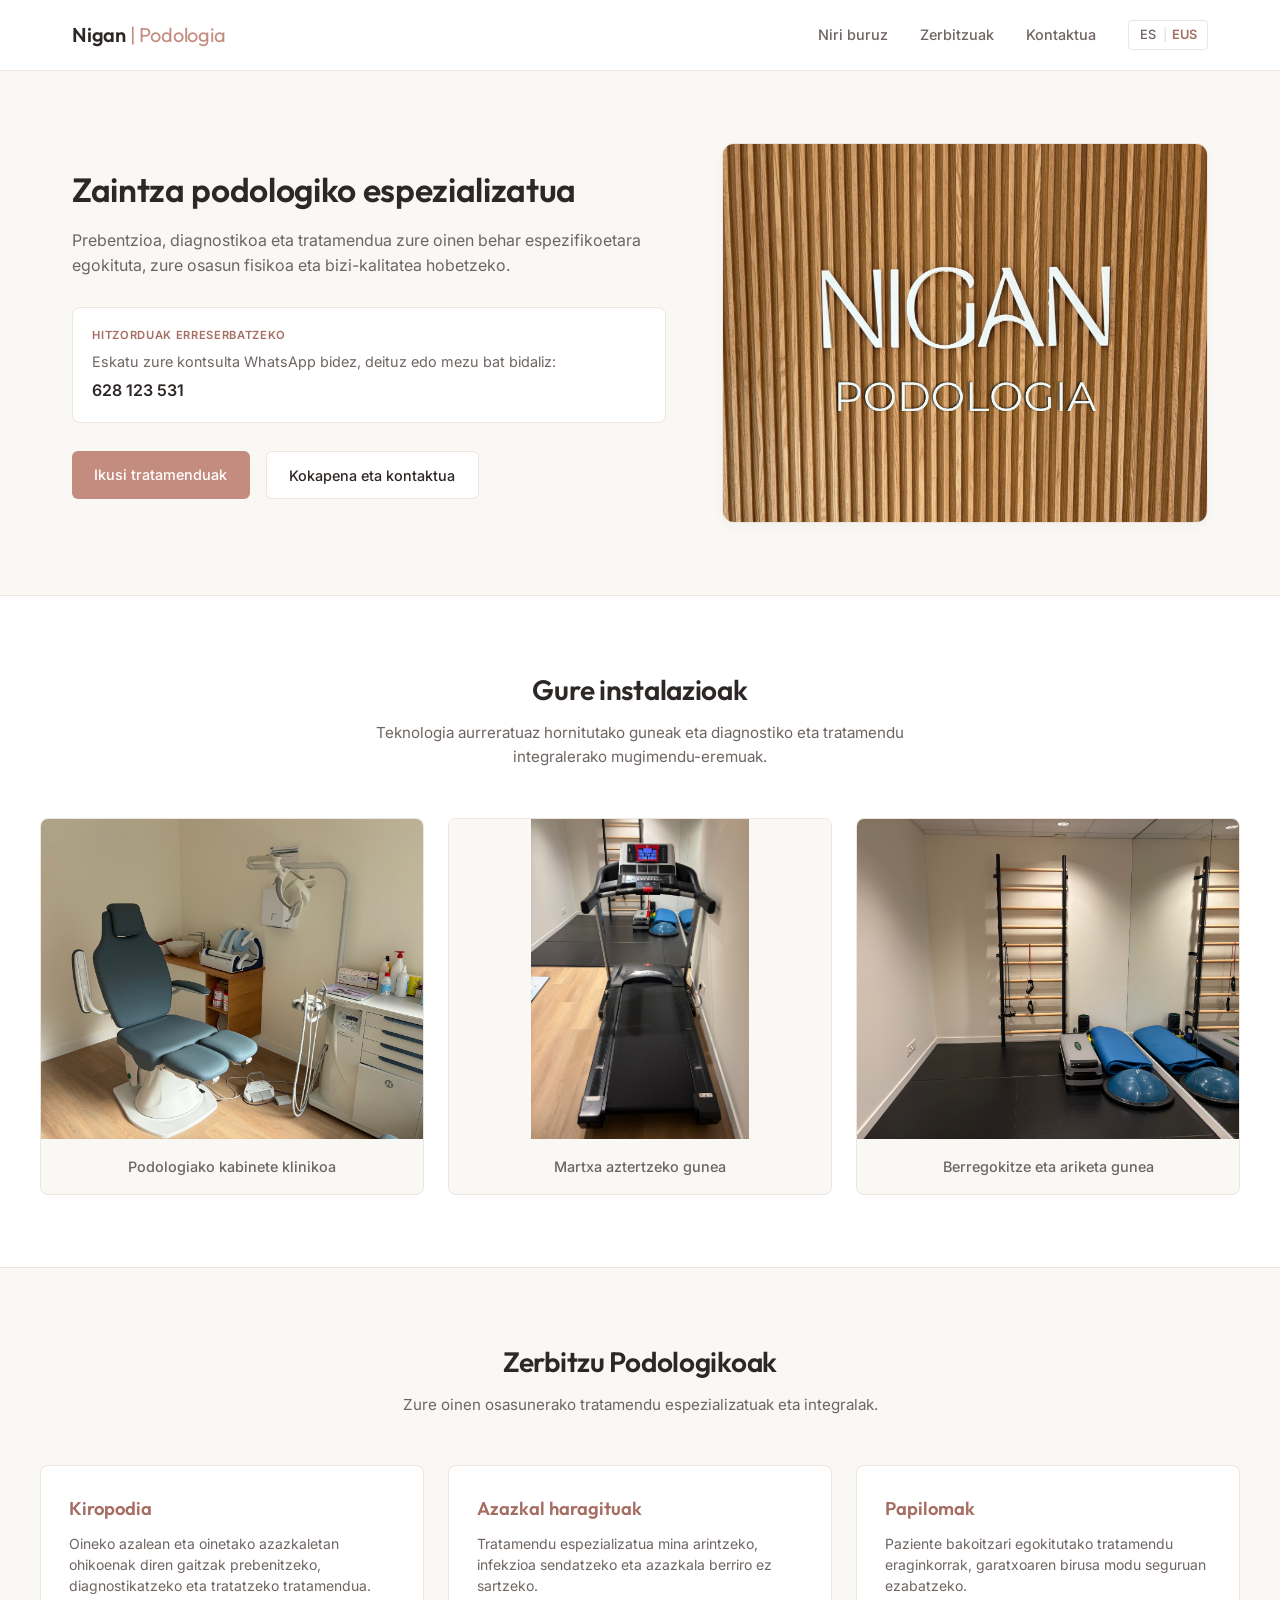
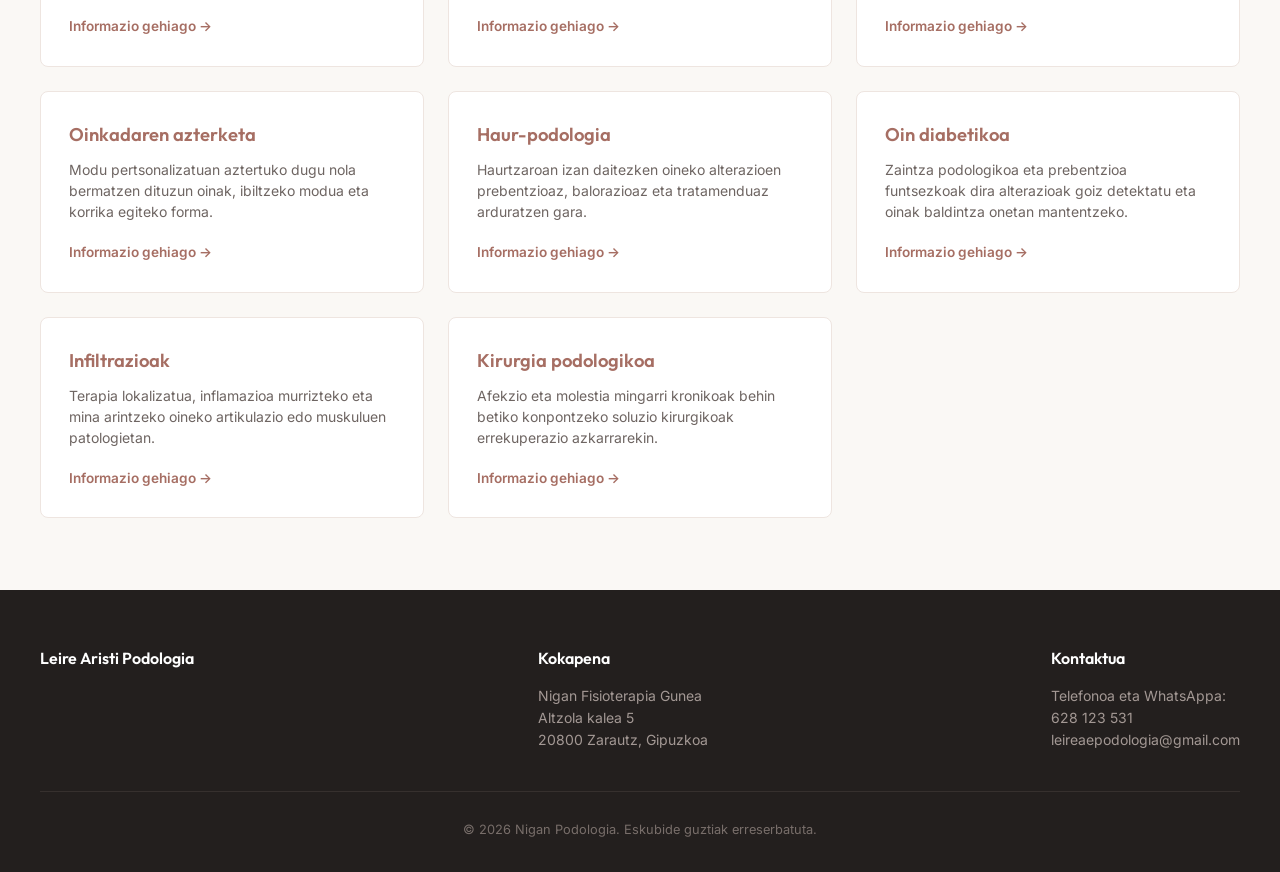
==== commit c91d80d5: "Add files via upload" ====
--- a/eu/index.html
+++ b/eu/index.html
@@ -57,20 +57,20 @@
     <section class="facility-section">
         <div class="section-header">
             <h2>Gure instalazioak</h2>
-            <p>Espacios equipados con tecnología avanzada y áreas de movimiento para un diagnóstico y tratamiento integral.</p>
+            <p>Teknologia aurreratuaz hornitutako guneak eta diagnostiko eta tratamendu integralerako mugimendu-eremuak.</p>
         </div>
         <div class="facility-grid">
             <div class="facility-card">
                 <img src="../img/saladetrabajo.jpeg" alt="Gabinete clínico de podología">
-                <p>Gabinete clínico de podología</p>
+                <p>Podologiako kabinete klinikoa</p>
             </div>
             <div class="facility-card">
                 <img src="../img/cintagym.jpeg" alt="Zona de análisis de la marcha" class="vertical-img">
-                <p>Zona de análisis de la marcha</p>
+                <p>Martxa aztertzeko gunea</p>
             </div>
             <div class="facility-card">
                 <img src="../img/salagym.jpeg" alt="Espacio de readaptación y ejercicio">
-                <p>Espacio de readaptación y ejercicio</p>
+                <p>Berregokitze eta ariketa gunea</p>
             </div>
         </div>
     </section>
--- a/styles.css
+++ b/styles.css
@@ -689,37 +689,47 @@
 }
 
 @media (max-width: 768px) {
-    .menu-toggle { display: block; }
-    nav ul {
-        display: none;
-        flex-direction: column;
-        position: absolute;
-        top: 100%;
-        left: 0;
-        width: 100%;
-        background-color: var(--white);
-        padding: 1.5rem;
-        box-shadow: 0 10px 20px rgba(0, 0, 0, 0.05);
-        gap: 1.25rem;
-        border-bottom: 1px solid var(--border-color);
-    }
-    nav ul.nav-active { display: flex; }
-    .hero, .about-container, .contact-container {
-        grid-template-columns: 1fr;
-        padding: 2.5rem 1.25rem;
-        gap: 2rem;
-    }
-    .hero-text h1, .page-header h1 { font-size: 1.75rem; }
-    .hero-buttons { flex-direction: column; }
-    .btn-primary, .btn-secondary { text-align: center; }
-    .hero-img-container { height: 260px; }
-    .about-image-container { height: 340px; }
-    .grid-preview { grid-template-columns: 1fr; }
-    .services-container { padding: 2.5rem 1.25rem; }
-    .service-block { padding: 1.75rem; }
-    .service-content-grid { grid-template-columns: 1fr; gap: 1.5rem; }
-    .contact-card { padding: 1.75rem; }
-    .map-section { padding: 0 1.25rem; margin-bottom: 3rem; }
-    .map-container { height: 300px; }
-    .footer-content { flex-direction: column; gap: 1.75rem; }
+   .menu-toggle { display: block; }
+   nav ul {
+       display: none;
+       flex-direction: column;
+       position: absolute;
+       top: 100%;
+       left: 0;
+       width: 100%;
+       background-color: var(--white);
+       padding: 1.5rem;
+       box-shadow: 0 10px 20px rgba(0, 0, 0, 0.05);
+       gap: 1.25rem;
+       border-bottom: 1px solid var(--border-color);
+   }
+   nav ul.nav-active { display: flex; }
+
+   /* AQUÍ ESTÁ EL CAMBIO CLAVE PARA EL MÓVIL */
+   .hero {
+       display: flex;
+       flex-direction: column-reverse; /* Pone la imagen arriba y el texto abajo en móvil */
+       padding: 2.5rem 1.25rem;
+       gap: 2rem;
+   }
+
+   .about-container, .contact-container {
+       grid-template-columns: 1fr;
+       padding: 2.5rem 1.25rem;
+       gap: 2rem;
+   }
+   
+   .hero-text h1, .page-header h1 { font-size: 1.75rem; }
+   .hero-buttons { flex-direction: column; }
+   .btn-primary, .btn-secondary { text-align: center; }
+   .hero-img-container { height: 260px; }
+   .about-image-container { height: 340px; }
+   .grid-preview { grid-template-columns: 1fr; }
+   .services-container { padding: 2.5rem 1.25rem; }
+   .service-block { padding: 1.75rem; }
+   .service-content-grid { grid-template-columns: 1fr; gap: 1.5rem; }
+   .contact-card { padding: 1.75rem; }
+   .map-section { padding: 0 1.25rem; margin-bottom: 3rem; }
+   .map-container { height: 300px; }
+   .footer-content { flex-direction: column; gap: 1.75rem; }
 }
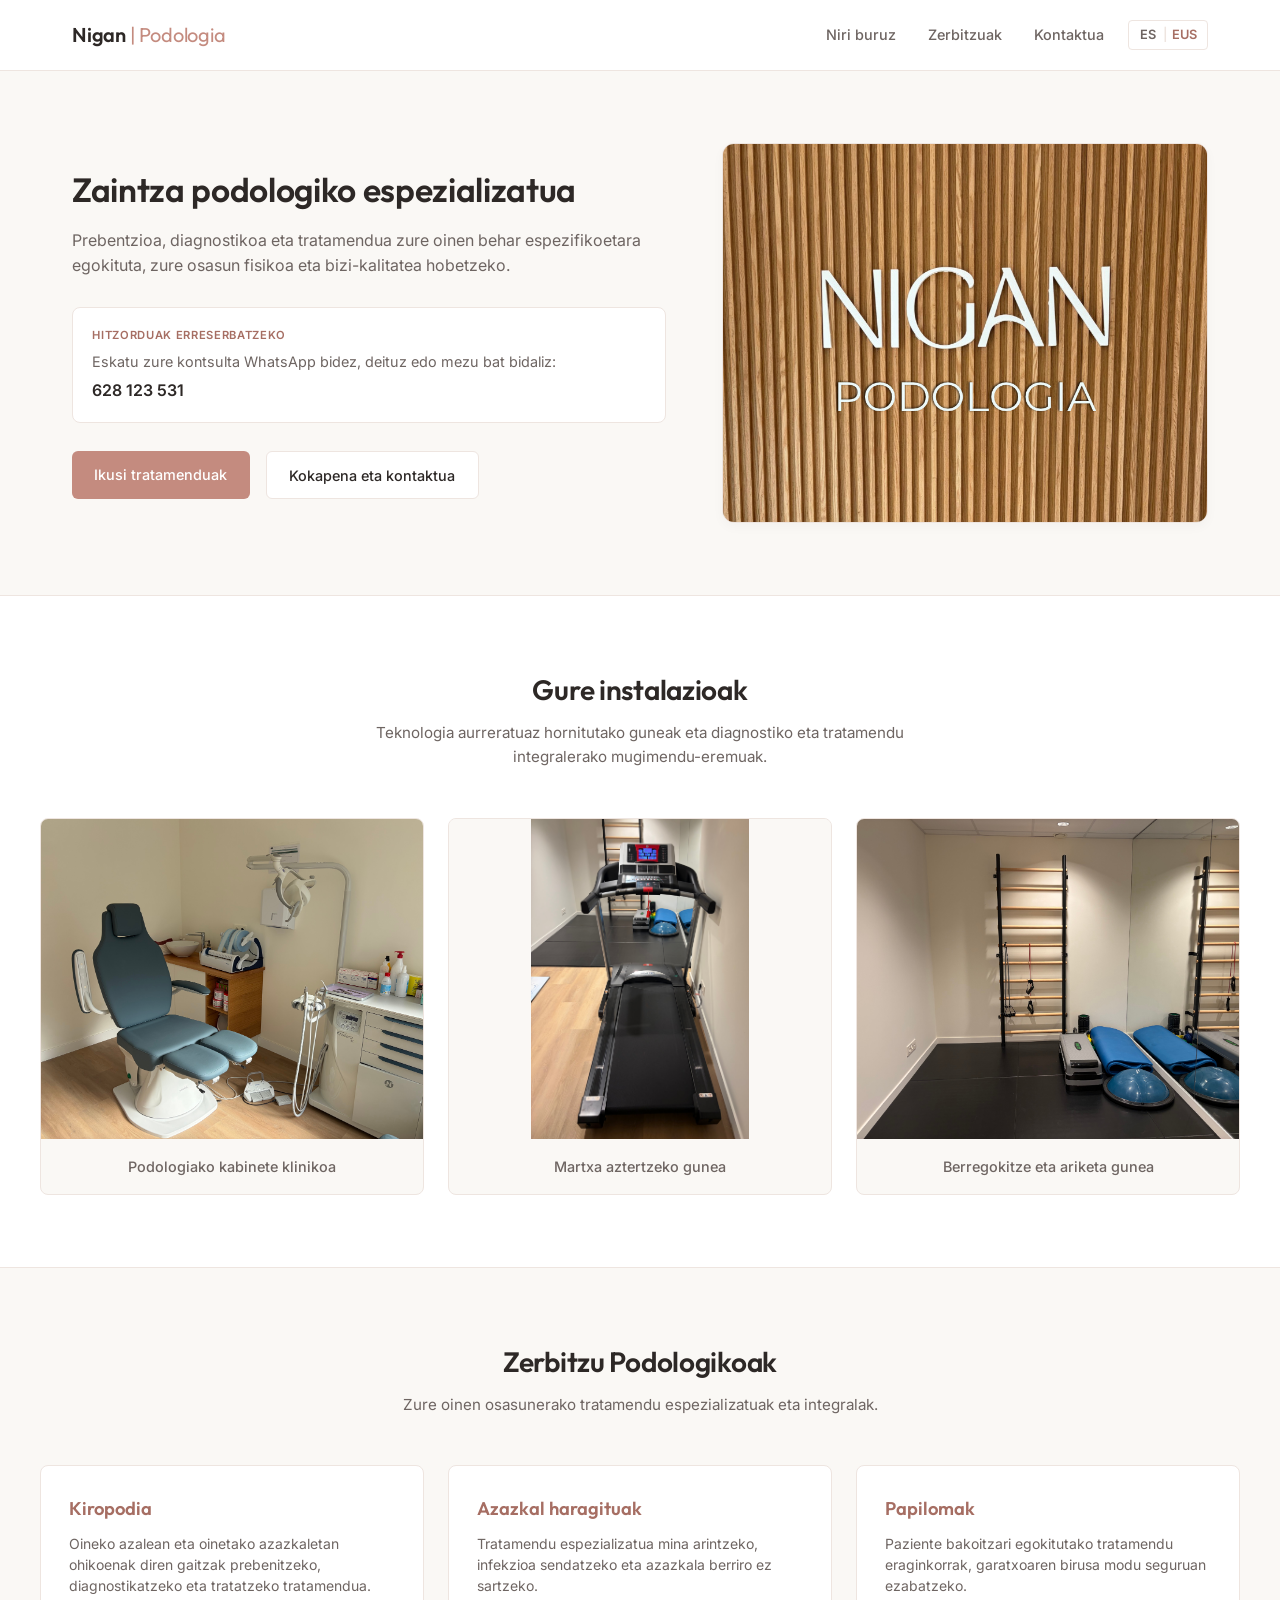
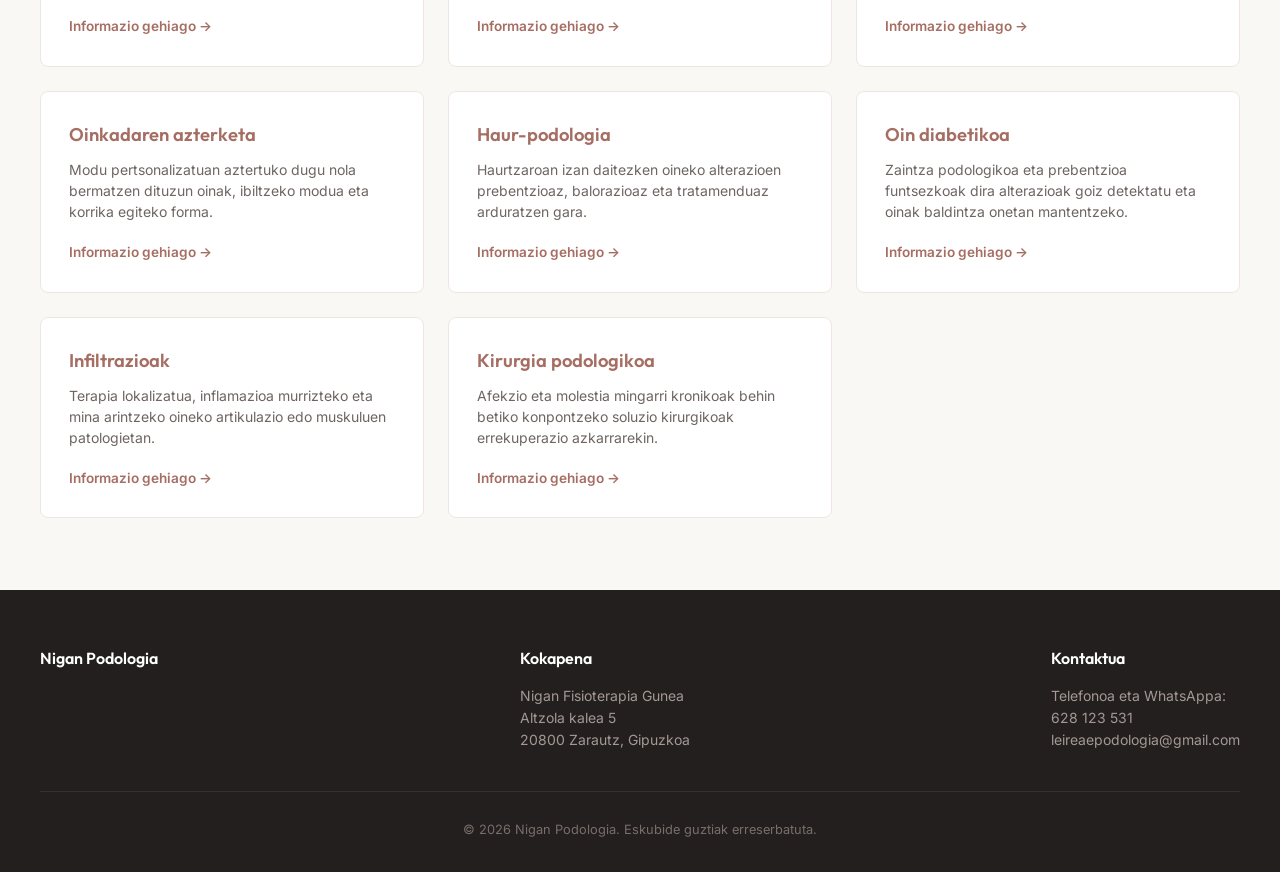
==== commit b1263960: "Add files via upload" ====
--- a/eu/index.html
+++ b/eu/index.html
@@ -13,23 +13,30 @@
 <body>
 
     <header>
-        <div class="nav-container">
-            <a href="index.html" class="logo">Nigan <span>| Podologia</span></a>
-            <button class="menu-toggle" id="mobile-menu" aria-label="Nabigazioa">☰</button>
-            <nav>
-                <ul id="nav-list">
-                    <li><a href="niri-buruz.html">Niri buruz</a></li>
-                    <li><a href="zerbitzuak.html">Zerbitzuak</a></li>
-                    <li><a href="kontaktua.html">Kontaktua</a></li>
-                    <li class="lang-selector">
-                        <a href="../index.html">ES</a>
-                        <span class="lang-divider">|</span>
-                        <span class="active-lang">EUS</span>
-                    </li>
-                </ul>
-            </nav>
-        </div>
-    </header>
+      <div class="nav-container">
+          <a href="index.html" class="logo">Nigan <span>| Podologia</span></a>
+        
+          <!-- Enlaces principales del menú en euskera -->
+          <nav>
+              <ul id="nav-list">
+                  <li><a href="niri-buruz.html">Niri buruz</a></li>
+                  <li><a href="zerbitzuak.html">Zerbitzuak</a></li>
+                  <li><a href="kontaktua.html">Kontaktua</a></li>
+              </ul>
+          </nav>
+
+          <!-- Controles derechos (idioma ES/EUS activo + hamburguesa) -->
+          <div class="mobile-right-controls">
+              <div class="lang-selector">
+                  <a href="../index.html">ES</a>
+                  <span class="lang-divider">|</span>
+                  <span class="active-lang">EUS</span>
+              </div>
+              
+              <button class="menu-toggle" id="mobile-menu" aria-label="Nabigazioa">☰</button>
+          </div>
+      </div>
+  </header>
 
     <section class="hero">
         <div class="hero-text">
@@ -39,7 +46,7 @@
             <div class="booking-card">
                 <div class="booking-card-label">Hitzorduak erreserbatzeko</div>
                 <p>Eskatu zure kontsulta WhatsApp bidez, deituz edo mezu bat bidaliz:</p>
-                <div class="phone-number">628 123 531</div>
+                <a href="tel:628123531" class="phone-number">628 123 531</a>
             </div>
 
             <div class="hero-buttons">
@@ -152,7 +159,7 @@
     <footer>
         <div class="footer-content">
             <div class="footer-col">
-                <h4>Leire Aristi Podologia</h4>
+                <h4>Nigan Podologia</h4>
             </div>
             <div class="footer-col">
                 <h4>Kokapena</h4>
--- a/styles.css
+++ b/styles.css
@@ -1,735 +1,758 @@
 :root {
-    --primary: #c48b7f;
-    --primary-dark: #a66e63;
-    --primary-light: #f7f0ed;
-    --bg-light: #faf8f5;
-    --text-main: #2d2826;
-    --text-muted: #6e6562;
-    --white: #ffffff;
-    --border-color: #eee5e0;
-    --font-heading: 'Outfit', sans-serif;
-    --font-body: 'Inter', sans-serif;
+  --primary: #c48b7f;
+  --primary-dark: #a66e63;
+  --primary-light: #f7f0ed;
+  --bg-light: #faf8f5;
+  --text-main: #2d2826;
+  --text-muted: #6e6562;
+  --white: #ffffff;
+  --border-color: #eee5e0;
+  --font-heading: 'Outfit', sans-serif;
+  --font-body: 'Inter', sans-serif;
 }
 
 * {
-    box-sizing: border-box;
-    margin: 0;
-    padding: 0;
+  box-sizing: border-box;
+  margin: 0;
+  padding: 0;
 }
 
 html {
-    scroll-behavior: smooth;
+  scroll-behavior: smooth;
 }
 
 body {
-    font-family: var(--font-body);
-    color: var(--text-main);
-    background-color: var(--bg-light);
-    line-height: 1.6;
-    -webkit-font-smoothing: antialiased;
+  font-family: var(--font-body);
+  color: var(--text-main);
+  background-color: var(--bg-light);
+  line-height: 1.6;
+  -webkit-font-smoothing: antialiased;
 }
 
 header {
-    background-color: var(--white);
-    border-bottom: 1px solid var(--border-color);
-    position: sticky;
-    top: 0;
-    z-index: 100;
+  background-color: var(--white);
+  border-bottom: 1px solid var(--border-color);
+  position: sticky;
+  top: 0;
+  z-index: 100;
 }
 
 .nav-container {
-    max-width: 1200px;
-    margin: 0 auto;
-    display: flex;
-    justify-content: space-between;
-    align-items: center;
-    padding: 1.2rem 2rem;
-}
-
+  max-width: 1200px;
+  margin: 0 auto;
+  display: flex;
+  justify-content: space-between;
+  align-items: center;
+  padding: 1.2rem 2rem;
+}
+nav {
+  margin-left: auto; 
+  margin-right: 1.5rem; /* Ajusta este margen para acercar/alejar el menú del selector de idiomas */
+}
 .logo {
-    font-family: var(--font-heading);
-    font-size: 1.25rem;
-    font-weight: 600;
-    color: var(--text-main);
-    text-decoration: none;
-    letter-spacing: -0.01em;
+  font-family: var(--font-heading);
+  font-size: 1.25rem;
+  font-weight: 600;
+  color: var(--text-main);
+  text-decoration: none;
+  letter-spacing: -0.01em;
 }
 
 .logo span {
-    font-weight: 400;
-    color: var(--primary);
+  font-weight: 400;
+  color: var(--primary);
+}
+
+.mobile-right-controls {
+  display: flex;
+  align-items: center;
+  gap: 1rem;
 }
 
 .menu-toggle {
-    display: none;
-    background: none;
-    border: none;
-    font-size: 1.5rem;
-    color: var(--text-main);
-    cursor: pointer;
+  display: none;
+  background: none;
+  border: none;
+  font-size: 1.5rem;
+  color: var(--text-main);
+  cursor: pointer;
 }
 
 nav ul {
-    display: flex;
-    list-style: none;
-    gap: 2rem;
-    align-items: center;
+  display: flex;
+  list-style: none;
+  gap: 2rem;
+  align-items: center;
 }
 
 nav a {
-    text-decoration: none;
-    color: var(--text-muted);
-    font-weight: 500;
-    font-size: 0.9rem;
-    transition: color 0.2s ease;
+  text-decoration: none;
+  color: var(--text-muted);
+  font-weight: 500;
+  font-size: 0.9rem;
+  transition: color 0.2s ease;
 }
 
 nav a:hover, nav a.active {
-    color: var(--primary-dark);
+  color: var(--primary-dark);
 }
 
 .lang-selector {
-    display: flex;
-    align-items: center;
-    gap: 0.3rem;
-    font-size: 0.8rem;
-    font-weight: 600;
-    border: 1px solid var(--border-color);
-    padding: 0.25rem 0.6rem;
-    border-radius: 4px;
-    background-color: var(--white);
-}
-
+  display: flex;
+  align-items: center;
+  justify-content: space-between;
+  gap: 0.3rem;
+  font-size: 0.8rem;
+  font-weight: 600;
+  border: 1px solid var(--border-color);
+  padding: 0.25rem 0.6rem;
+  border-radius: 4px;
+  background-color: var(--white);
+}
+
+/* CORRECCIÓN: Quita el subrayado y el azul del enlace de Euskera */
 .lang-selector a {
-    font-size: 0.8rem;
-    padding: 0 0.1rem;
+  font-size: 0.8rem;
+  padding: 0 0.1rem;
+  color: var(--text-muted);
+  text-decoration: none;
+  transition: color 0.2s ease;
+}
+
+.lang-selector a:hover {
+  color: var(--primary-dark);
 }
 
 .lang-selector .active-lang {
-    color: var(--primary-dark);
+  color: var(--primary-dark);
 }
 
 .lang-divider {
-    color: var(--border-color);
+  color: var(--border-color);
 }
 
 .nav-phone {
-    font-size: 0.85rem;
-    font-weight: 500;
-    color: var(--text-main);
-    background-color: var(--primary-light);
-    padding: 0.4rem 0.9rem;
-    border-radius: 6px;
+  font-size: 0.85rem;
+  font-weight: 500;
+  color: var(--text-main);
+  background-color: var(--primary-light);
+  padding: 0.4rem 0.9rem;
+  border-radius: 6px;
 }
 
 .page-header {
-    background-color: var(--white);
-    border-bottom: 1px solid var(--border-color);
-    padding: 3.5rem 2rem;
-    text-align: center;
+  background-color: var(--white);
+  border-bottom: 1px solid var(--border-color);
+  padding: 3.5rem 2rem;
+  text-align: center;
 }
 
 .page-header h1 {
-    font-family: var(--font-heading);
-    font-size: 2.1rem;
-    font-weight: 600;
-    color: var(--text-main);
-    margin-bottom: 0.5rem;
-    letter-spacing: -0.01em;
+  font-family: var(--font-heading);
+  font-size: 2.1rem;
+  font-weight: 600;
+  color: var(--text-main);
+  margin-bottom: 0.5rem;
+  letter-spacing: -0.01em;
 }
 
 .page-header p {
-    color: var(--text-muted);
-    font-size: 0.95rem;
+  color: var(--text-muted);
+  font-size: 0.95rem;
 }
 
 /* Botones */
 .btn-primary {
-    background-color: var(--primary);
-    color: var(--white);
-    padding: 0.7rem 1.4rem;
-    border-radius: 6px;
-    text-decoration: none;
-    font-weight: 500;
-    font-size: 0.9rem;
-    transition: background-color 0.2s ease;
-    display: inline-block;
-    text-align: center;
+  background-color: var(--primary);
+  color: var(--white);
+  padding: 0.7rem 1.4rem;
+  border-radius: 6px;
+  text-decoration: none;
+  font-weight: 500;
+  font-size: 0.9rem;
+  transition: background-color 0.2s ease;
+  display: inline-block;
+  text-align: center;
 }
 
 .btn-primary:hover {
-    background-color: var(--primary-dark);
+  background-color: var(--primary-dark);
 }
 
 .btn-secondary {
-    border: 1px solid var(--border-color);
-    background-color: var(--white);
-    color: var(--text-main);
-    padding: 0.7rem 1.4rem;
-    border-radius: 6px;
-    text-decoration: none;
-    font-weight: 500;
-    font-size: 0.9rem;
-    transition: border-color 0.2s ease, background-color 0.2s ease;
-    display: inline-block;
-    text-align: center;
+  border: 1px solid var(--border-color);
+  background-color: var(--white);
+  color: var(--text-main);
+  padding: 0.7rem 1.4rem;
+  border-radius: 6px;
+  text-decoration: none;
+  font-weight: 500;
+  font-size: 0.9rem;
+  transition: border-color 0.2s ease, background-color 0.2s ease;
+  display: inline-block;
+  text-align: center;
 }
 
 .btn-secondary:hover {
-    border-color: var(--primary);
-    background-color: var(--primary-light);
+  border-color: var(--primary);
+  background-color: var(--primary-light);
 }
 
 /* Hero Section (Index) */
 .hero {
-    max-width: 1200px;
-    margin: 0 auto;
-    padding: 4.5rem 2rem;
-    display: grid;
-    grid-template-columns: 1.1fr 0.9fr;
-    gap: 3.5rem;
-    align-items: center;
+  max-width: 1200px;
+  margin: 0 auto;
+  padding: 4.5rem 2rem;
+  display: grid;
+  grid-template-columns: 1.1fr 0.9fr;
+  gap: 3.5rem;
+  align-items: center;
 }
 
 .hero-text h1 {
-    font-family: var(--font-heading);
-    font-size: 2.1rem;
-    font-weight: 600;
-    line-height: 1.3;
-    color: var(--text-main);
-    margin-bottom: 1rem;
-    letter-spacing: -0.01em;
+  font-family: var(--font-heading);
+  font-size: 2.1rem;
+  font-weight: 600;
+  line-height: 1.3;
+  color: var(--text-main);
+  margin-bottom: 1rem;
+  letter-spacing: -0.01em;
 }
 
 .hero-text p {
-    font-size: 1rem;
-    color: var(--text-muted);
-    margin-bottom: 1.75rem;
+  font-size: 1rem;
+  color: var(--text-muted);
+  margin-bottom: 1.75rem;
 }
 
 .booking-card {
-    background-color: var(--white);
-    border: 1px solid var(--border-color);
-    padding: 1.2rem;
-    border-radius: 8px;
-    margin-bottom: 1.75rem;
+  background-color: var(--white);
+  border: 1px solid var(--border-color);
+  padding: 1.2rem;
+  border-radius: 8px;
+  margin-bottom: 1.75rem;
 }
 
 .booking-card-label {
-    font-size: 0.7rem;
-    text-transform: uppercase;
-    letter-spacing: 0.06em;
-    font-weight: 600;
-    color: var(--primary-dark);
-    margin-bottom: 0.3rem;
+  font-size: 0.7rem;
+  text-transform: uppercase;
+  letter-spacing: 0.06em;
+  font-weight: 600;
+  color: var(--primary-dark);
+  margin-bottom: 0.3rem;
 }
 
 .booking-card p {
-    font-size: 0.9rem;
-    color: var(--text-muted);
-    margin-bottom: 0.3rem;
-}
-
+  font-size: 0.9rem;
+  color: var(--text-muted);
+  margin-bottom: 0.3rem;
+}
+
+/* CORRECCIÓN: Evita que el teléfono salga en azul o subrayado al convertirlo en enlace */
 .phone-number {
-    font-family: var(--font-body);
-    font-size: 1rem;
-    font-weight: 600;
-    color: var(--text-main);
+  font-family: var(--font-body);
+  font-size: 1rem;
+  font-weight: 600;
+  color: var(--text-main);
+  text-decoration: none;
+  display: inline-block;
+}
+
+.phone-number:hover {
+  color: var(--primary-dark);
 }
 
 .hero-buttons {
-    display: flex;
-    gap: 1rem;
+  display: flex;
+  gap: 1rem;
 }
 
 .hero-img-container {
-    width: 100%;
-    height: 380px;
-    border-radius: 12px;
-    overflow: hidden;
-    border: 1px solid var(--border-color);
-    box-shadow: 0 4px 12px rgba(0, 0, 0, 0.03);
+  width: 100%;
+  height: 380px;
+  border-radius: 12px;
+  overflow: hidden;
+  border: 1px solid var(--border-color);
+  box-shadow: 0 4px 12px rgba(0, 0, 0, 0.03);
 }
 
 .hero-img {
-    width: 100%;
-    height: 100%;
-    object-fit: cover;
-    display: block;
+  width: 100%;
+  height: 100%;
+  object-fit: cover;
+  display: block;
 }
 
 /* Sección de Instalaciones (Index) */
 .facility-section {
-    background-color: var(--white);
-    padding: 4.5rem 2rem;
-    border-top: 1px solid var(--border-color);
-    border-bottom: 1px solid var(--border-color);
+  background-color: var(--white);
+  padding: 4.5rem 2rem;
+  border-top: 1px solid var(--border-color);
+  border-bottom: 1px solid var(--border-color);
 }
 
 .facility-grid {
-    max-width: 1200px;
-    margin: 0 auto;
-    display: grid;
-    grid-template-columns: repeat(3, 1fr);
-    gap: 1.5rem;
-    align-items: stretch;
+  max-width: 1200px;
+  margin: 0 auto;
+  display: grid;
+  grid-template-columns: repeat(3, 1fr);
+  gap: 1.5rem;
+  align-items: stretch;
 }
 
 .facility-card {
-    border: 1px solid var(--border-color);
-    border-radius: 8px;
-    overflow: hidden;
-    background-color: var(--bg-light);
-    display: flex;
-    flex-direction: column;
+  border: 1px solid var(--border-color);
+  border-radius: 8px;
+  overflow: hidden;
+  background-color: var(--bg-light);
+  display: flex;
+  flex-direction: column;
 }
 
 .facility-card img {
-    width: 100%;
-    height: 320px;
-    object-fit: cover;
-    display: block;
+  width: 100%;
+  height: 320px;
+  object-fit: cover;
+  display: block;
 }
 
 .facility-card img.vertical-img {
-    object-fit: contain;
-    background-color: var(--bg-light);
+  object-fit: contain;
+  background-color: var(--bg-light);
 }
 
 .facility-card p {
-    padding: 1rem;
-    font-size: 0.9rem;
-    color: var(--text-muted);
-    text-align: center;
-    font-weight: 500;
-    margin: 0;
+  padding: 1rem;
+  font-size: 0.9rem;
+  color: var(--text-muted);
+  text-align: center;
+  font-weight: 500;
+  margin: 0;
 }
 
 /* Servicios Preview (Index) & Services Container */
 .services-preview {
-    background-color: var(--bg-light);
-    padding: 4.5rem 2rem;
+  background-color: var(--bg-light);
+  padding: 4.5rem 2rem;
 }
 
 .section-header {
-    max-width: 600px;
-    margin: 0 auto 3rem auto;
-    text-align: center;
+  max-width: 600px;
+  margin: 0 auto 3rem auto;
+  text-align: center;
 }
 
 .section-header h2 {
-    font-family: var(--font-heading);
-    font-size: 1.75rem;
-    font-weight: 600;
-    color: var(--text-main);
-    margin-bottom: 0.5rem;
-    letter-spacing: -0.01em;
+  font-family: var(--font-heading);
+  font-size: 1.75rem;
+  font-weight: 600;
+  color: var(--text-main);
+  margin-bottom: 0.5rem;
+  letter-spacing: -0.01em;
 }
 
 .section-header p {
-    color: var(--text-muted);
-    font-size: 0.95rem;
+  color: var(--text-muted);
+  font-size: 0.95rem;
 }
 
 .grid-preview {
-    max-width: 1200px;
-    margin: 0 auto;
-    display: grid;
-    grid-template-columns: repeat(auto-fit, minmax(320px, 1fr));
-    gap: 1.5rem;
+  max-width: 1200px;
+  margin: 0 auto;
+  display: grid;
+  grid-template-columns: repeat(auto-fit, minmax(320px, 1fr));
+  gap: 1.5rem;
 }
 
 .card-preview {
-    padding: 1.75rem;
-    border-radius: 8px;
-    border: 1px solid var(--border-color);
-    background: var(--white);
-    display: flex;
-    flex-direction: column;
-    justify-content: space-between;
-    transition: border-color 0.2s ease, transform 0.2s ease;
+  padding: 1.75rem;
+  border-radius: 8px;
+  border: 1px solid var(--border-color);
+  background: var(--white);
+  display: flex;
+  flex-direction: column;
+  justify-content: space-between;
+  transition: border-color 0.2s ease, transform 0.2s ease;
 }
 
 .card-preview:hover {
-    border-color: var(--primary);
-    transform: translateY(-2px);
+  border-color: var(--primary);
+  transform: translateY(-2px);
 }
 
 .card-preview h3 {
-    font-family: var(--font-heading);
-    font-size: 1.15rem;
-    font-weight: 600;
-    margin-bottom: 0.6rem;
-    color: var(--primary-dark);
+  font-family: var(--font-heading);
+  font-size: 1.15rem;
+  font-weight: 600;
+  margin-bottom: 0.6rem;
+  color: var(--primary-dark);
 }
 
 .card-preview p {
-    color: var(--text-muted);
-    font-size: 0.875rem;
-    line-height: 1.5;
-    margin-bottom: 1.25rem;
+  color: var(--text-muted);
+  font-size: 0.875rem;
+  line-height: 1.5;
+  margin-bottom: 1.25rem;
 }
 
 .link-more {
-    font-size: 0.85rem;
-    font-weight: 600;
-    color: var(--primary-dark);
-    text-decoration: none;
-    display: inline-flex;
-    align-items: center;
-    gap: 0.25rem;
+  font-size: 0.85rem;
+  font-weight: 600;
+  color: var(--primary-dark);
+  text-decoration: none;
+  display: inline-flex;
+  align-items: center;
+  gap: 0.25rem;
 }
 
 .link-more:hover {
-    text-decoration: underline;
+  text-decoration: underline;
 }
 
 /* Servicios page specific */
 .services-container {
-    max-width: 1200px;
-    margin: 0 auto;
-    padding: 4rem 2rem;
+  max-width: 1200px;
+  margin: 0 auto;
+  padding: 4rem 2rem;
 }
 
 .service-block {
-    background-color: var(--white);
-    border-radius: 12px;
-    padding: 2.5rem;
-    border: 1px solid var(--border-color);
-    margin-bottom: 2.5rem;
-    scroll-margin-top: 100px;
+  background-color: var(--white);
+  border-radius: 12px;
+  padding: 2.5rem;
+  border: 1px solid var(--border-color);
+  margin-bottom: 2.5rem;
+  scroll-margin-top: 100px;
 }
 
 .service-block h2 {
-    font-family: var(--font-heading);
-    font-size: 1.5rem;
-    font-weight: 600;
-    color: var(--primary-dark);
-    margin-bottom: 1rem;
-    letter-spacing: -0.01em;
+  font-family: var(--font-heading);
+  font-size: 1.5rem;
+  font-weight: 600;
+  color: var(--primary-dark);
+  margin-bottom: 1rem;
+  letter-spacing: -0.01em;
 }
 
 .service-block h3 {
-    font-family: var(--font-heading);
-    font-size: 1.15rem;
-    font-weight: 600;
-    color: var(--text-main);
-    margin: 1.5rem 0 0.75rem 0;
+  font-family: var(--font-heading);
+  font-size: 1.15rem;
+  font-weight: 600;
+  color: var(--text-main);
+  margin: 1.5rem 0 0.75rem 0;
 }
 
 .service-block p {
-    color: var(--text-muted);
-    font-size: 0.95rem;
-    margin-bottom: 1rem;
-    line-height: 1.65;
+  color: var(--text-muted);
+  font-size: 0.95rem;
+  margin-bottom: 1rem;
+  line-height: 1.65;
 }
 
 .service-content-grid {
-    display: grid;
-    grid-template-columns: 1fr 320px;
-    gap: 2.5rem;
-    align-items: center;
-    margin: 1.25rem 0;
+  display: grid;
+  grid-template-columns: 1fr 320px;
+  gap: 2.5rem;
+  align-items: center;
+  margin: 1.25rem 0;
 }
 
 .service-img {
-    width: 100%;
-    height: auto;
-    max-height: 380px;
-    object-fit: contain;
-    border-radius: 8px;
-    border: 1px solid var(--border-color);
-    background-color: var(--bg-light);
-    display: block;
-    margin: 0 auto;
+  width: 100%;
+  height: auto;
+  max-height: 380px;
+  object-fit: contain;
+  border-radius: 8px;
+  border: 1px solid var(--border-color);
+  background-color: var(--bg-light);
+  display: block;
+  margin: 0 auto;
 }
 
 .service-list {
-    list-style: none;
-    padding: 0;
-    margin: 1rem 0;
+  list-style: none;
+  padding: 0;
+  margin: 1rem 0;
 }
 
 .service-list li {
-    font-size: 0.9rem;
-    color: var(--text-main);
-    margin-bottom: 0.6rem;
-    position: relative;
-    padding-left: 1.25rem;
+  font-size: 0.9rem;
+  color: var(--text-main);
+  margin-bottom: 0.6rem;
+  position: relative;
+  padding-left: 1.25rem;
 }
 
 .service-list li::before {
-    content: "•";
-    color: var(--primary);
-    font-weight: bold;
-    font-size: 1.1rem;
-    position: absolute;
-    left: 0;
-    top: -2px;
+  content: "•";
+  color: var(--primary);
+  font-weight: bold;
+  font-size: 1.1rem;
+  position: absolute;
+  left: 0;
+  top: -2px;
 }
 
 .quote-box {
-    background-color: var(--primary-light);
-    padding: 1.2rem 1.5rem;
-    border-radius: 8px;
-    border-left: 3px solid var(--primary);
-    margin: 1.5rem 0;
-    font-size: 0.925rem;
-    color: var(--primary-dark);
-    font-weight: 500;
+  background-color: var(--primary-light);
+  padding: 1.2rem 1.5rem;
+  border-radius: 8px;
+  border-left: 3px solid var(--primary);
+  margin: 1.5rem 0;
+  font-size: 0.925rem;
+  color: var(--primary-dark);
+  font-weight: 500;
 }
 
 /* Sobre Mí page specific */
 .about-container {
-    max-width: 1200px;
-    margin: 0 auto;
-    padding: 4.5rem 2rem;
-    display: grid;
-    grid-template-columns: 0.9fr 1.1fr;
-    gap: 3.5rem;
-    align-items: start;
+  max-width: 1200px;
+  margin: 0 auto;
+  padding: 4.5rem 2rem;
+  display: grid;
+  grid-template-columns: 0.9fr 1.1fr;
+  gap: 3.5rem;
+  align-items: start;
 }
 
 .about-image-container {
-    width: 100%;
-    height: 480px;
-    border-radius: 12px;
-    overflow: hidden;
-    border: 1px solid var(--border-color);
-    box-shadow: 0 4px 12px rgba(0, 0, 0, 0.03);
-    background-color: var(--white);
+  width: 100%;
+  height: 480px;
+  border-radius: 12px;
+  overflow: hidden;
+  border: 1px solid var(--border-color);
+  box-shadow: 0 4px 12px rgba(0, 0, 0, 0.03);
+  background-color: var(--white);
 }
 
 .about-img {
-    width: 100%;
-    height: 100%;
-    object-fit: cover;
-    object-position: center top;
-    display: block;
+  width: 100%;
+  height: 100%;
+  object-fit: cover;
+  object-position: center top;
+  display: block;
 }
 
 .about-text h2 {
-    font-family: var(--font-heading);
-    font-size: 1.75rem;
-    font-weight: 600;
-    color: var(--primary-dark);
-    margin-bottom: 1.25rem;
-    letter-spacing: -0.01em;
+  font-family: var(--font-heading);
+  font-size: 1.75rem;
+  font-weight: 600;
+  color: var(--primary-dark);
+  margin-bottom: 1.25rem;
+  letter-spacing: -0.01em;
 }
 
 .about-text p {
-    font-size: 0.95rem;
-    color: var(--text-muted);
-    margin-bottom: 1.2rem;
-    line-height: 1.65;
+  font-size: 0.95rem;
+  color: var(--text-muted);
+  margin-bottom: 1.2rem;
+  line-height: 1.65;
 }
 
 .cv-list {
-    list-style: none;
-    margin: 1.5rem 0;
-    padding: 0;
+  list-style: none;
+  margin: 1.5rem 0;
+  padding: 0;
 }
 
 .cv-list li {
-    font-size: 0.9rem;
-    color: var(--text-main);
-    margin-bottom: 0.6rem;
-    position: relative;
-    padding-left: 1.25rem;
+  font-size: 0.9rem;
+  color: var(--text-main);
+  margin-bottom: 0.6rem;
+  position: relative;
+  padding-left: 1.25rem;
 }
 
 .cv-list li::before {
-    content: "•";
-    color: var(--primary);
-    font-weight: bold;
-    font-size: 1.1rem;
-    position: absolute;
-    left: 0;
-    top: -2px;
+  content: "•";
+  color: var(--primary);
+  font-weight: bold;
+  font-size: 1.1rem;
+  position: absolute;
+  left: 0;
+  top: -2px;
 }
 
 /* Contacto page specific */
 .contact-container {
-    max-width: 1200px;
-    margin: 0 auto;
-    padding: 4.5rem 2rem;
-    display: grid;
-    grid-template-columns: 1fr 1fr;
-    gap: 3.5rem;
-    align-items: start;
+  max-width: 1200px;
+  margin: 0 auto;
+  padding: 4.5rem 2rem;
+  display: grid;
+  grid-template-columns: 1fr 1fr;
+  gap: 3.5rem;
+  align-items: start;
 }
 
 .contact-card {
-    background-color: var(--white);
-    padding: 2.5rem;
-    border-radius: 12px;
-    border: 1px solid var(--border-color);
+  background-color: var(--white);
+  padding: 2.5rem;
+  border-radius: 12px;
+  border: 1px solid var(--border-color);
 }
 
 .contact-card h2 {
-    font-family: var(--font-heading);
-    font-size: 1.5rem;
-    font-weight: 600;
-    color: var(--primary-dark);
-    margin-bottom: 1.5rem;
-    letter-spacing: -0.01em;
+  font-family: var(--font-heading);
+  font-size: 1.5rem;
+  font-weight: 600;
+  color: var(--primary-dark);
+  margin-bottom: 1.5rem;
+  letter-spacing: -0.01em;
 }
 
 .info-item {
-    margin-bottom: 1.5rem;
+  margin-bottom: 1.5rem;
 }
 
 .info-item:last-child {
-    margin-bottom: 0;
+  margin-bottom: 0;
 }
 
 .info-item h3 {
-    font-family: var(--font-heading);
-    font-size: 1rem;
-    font-weight: 600;
-    color: var(--text-main);
-    margin-bottom: 0.3rem;
+  font-family: var(--font-heading);
+  font-size: 1rem;
+  font-weight: 600;
+  color: var(--text-main);
+  margin-bottom: 0.3rem;
 }
 
 .info-item p {
-    color: var(--text-muted);
-    font-size: 0.95rem;
+  color: var(--text-muted);
+  font-size: 0.95rem;
 }
 
 .info-item a {
-    color: var(--primary-dark);
-    text-decoration: none;
-    font-weight: 500;
-    transition: color 0.2s ease;
+  color: var(--primary-dark);
+  text-decoration: none;
+  font-weight: 500;
+  transition: color 0.2s ease;
 }
 
 .info-item a:hover {
-    color: var(--primary);
-    text-decoration: underline;
+  color: var(--primary);
+  text-decoration: underline;
 }
 
 .notice-box {
-    margin-top: 1.5rem;
-    padding: 1rem 1.25rem;
-    background-color: var(--bg-light);
-    border-radius: 8px;
-    border-left: 3px solid var(--primary);
+  margin-top: 1.5rem;
+  padding: 1rem 1.25rem;
+  background-color: var(--bg-light);
+  border-radius: 8px;
+  border-left: 3px solid var(--primary);
 }
 
 .notice-box p {
-    font-size: 0.875rem;
-    color: var(--text-muted);
+  font-size: 0.875rem;
+  color: var(--text-muted);
 }
 
 .map-section {
-    max-width: 1200px;
-    margin: 0 auto 4.5rem auto;
-    padding: 0 2rem;
+  max-width: 1200px;
+  margin: 0 auto 4.5rem auto;
+  padding: 0 2rem;
 }
 
 .map-container {
-    width: 100%;
-    height: 400px;
-    border-radius: 12px;
-    overflow: hidden;
-    border: 1px solid var(--border-color);
-    box-shadow: 0 4px 12px rgba(0, 0, 0, 0.03);
+  width: 100%;
+  height: 400px;
+  border-radius: 12px;
+  overflow: hidden;
+  border: 1px solid var(--border-color);
+  box-shadow: 0 4px 12px rgba(0, 0, 0, 0.03);
 }
 
 .map-container iframe {
-    width: 100%;
-    height: 100%;
-    border: 0;
+  width: 100%;
+  height: 100%;
+  border: 0;
 }
 
 /* Footer común */
 footer {
-    background-color: #231f1e;
-    color: var(--white);
-    padding: 3.5rem 2rem 2rem 2rem;
+  background-color: #231f1e;
+  color: var(--white);
+  padding: 3.5rem 2rem 2rem 2rem;
 }
 
 .footer-content {
-    max-width: 1200px;
-    margin: 0 auto;
-    display: flex;
-    justify-content: space-between;
-    flex-wrap: wrap;
-    gap: 2.5rem;
-    padding-bottom: 2.5rem;
-    border-bottom: 1px solid #36302e;
+  max-width: 1200px;
+  margin: 0 auto;
+  display: flex;
+  justify-content: space-between;
+  flex-wrap: wrap;
+  gap: 2.5rem;
+  padding-bottom: 2.5rem;
+  border-bottom: 1px solid #36302e;
 }
 
 .footer-col h4 {
-    font-family: var(--font-heading);
-    font-size: 1rem;
-    margin-bottom: 0.85rem;
-    font-weight: 600;
+  font-family: var(--font-heading);
+  font-size: 1rem;
+  margin-bottom: 0.85rem;
+  font-weight: 600;
 }
 
 .footer-col p {
-    color: #a39894;
-    font-size: 0.875rem;
-    line-height: 1.55;
+  color: #a39894;
+  font-size: 0.875rem;
+  line-height: 1.55;
 }
 
 .footer-bottom {
-    max-width: 1200px;
-    margin: 1.75rem auto 0 auto;
-    text-align: center;
-    font-size: 0.8rem;
-    color: #786e6a;
+  max-width: 1200px;
+  margin: 1.75rem auto 0 auto;
+  text-align: center;
+  font-size: 0.8rem;
+  color: #786e6a;
 }
 
 /* Responsive */
 @media (max-width: 900px) {
-    .facility-grid {
-        grid-template-columns: 1fr;
-    }
+  .facility-grid {
+      grid-template-columns: 1fr;
+  }
 }
 
 @media (max-width: 768px) {
-   .menu-toggle { display: block; }
-   nav ul {
-       display: none;
-       flex-direction: column;
-       position: absolute;
-       top: 100%;
-       left: 0;
-       width: 100%;
-       background-color: var(--white);
-       padding: 1.5rem;
-       box-shadow: 0 10px 20px rgba(0, 0, 0, 0.05);
-       gap: 1.25rem;
-       border-bottom: 1px solid var(--border-color);
-   }
-   nav ul.nav-active { display: flex; }
-
-   /* AQUÍ ESTÁ EL CAMBIO CLAVE PARA EL MÓVIL */
-   .hero {
-       display: flex;
-       flex-direction: column-reverse; /* Pone la imagen arriba y el texto abajo en móvil */
-       padding: 2.5rem 1.25rem;
-       gap: 2rem;
-   }
-
-   .about-container, .contact-container {
-       grid-template-columns: 1fr;
-       padding: 2.5rem 1.25rem;
-       gap: 2rem;
-   }
-   
-   .hero-text h1, .page-header h1 { font-size: 1.75rem; }
-   .hero-buttons { flex-direction: column; }
-   .btn-primary, .btn-secondary { text-align: center; }
-   .hero-img-container { height: 260px; }
-   .about-image-container { height: 340px; }
-   .grid-preview { grid-template-columns: 1fr; }
-   .services-container { padding: 2.5rem 1.25rem; }
-   .service-block { padding: 1.75rem; }
-   .service-content-grid { grid-template-columns: 1fr; gap: 1.5rem; }
-   .contact-card { padding: 1.75rem; }
-   .map-section { padding: 0 1.25rem; margin-bottom: 3rem; }
-   .map-container { height: 300px; }
-   .footer-content { flex-direction: column; gap: 1.75rem; }
+ .menu-toggle { display: block; }
+  nav ul {
+      display: none;
+      flex-direction: column;
+      position: absolute;
+      top: 100%;
+      left: 0;
+      width: 100%;
+      background-color: var(--white);
+      padding: 1.5rem;
+      box-shadow: 0 10px 20px rgba(0, 0, 0, 0.05);
+      gap: 1.25rem;
+      border-bottom: 1px solid var(--border-color);
+  }
+  nav ul.nav-active { display: flex; }
+
+ .hero {
+      display: flex;
+      flex-direction: column-reverse;
+      padding: 2.5rem 1.25rem;
+      gap: 2rem;
+ }
+
+ .about-container, .contact-container {
+      grid-template-columns: 1fr;
+      padding: 2.5rem 1.25rem;
+      gap: 2rem;
+ }
+ .hero-text h1, .page-header h1 { font-size: 1.75rem; }
+ .hero-buttons { flex-direction: column; }
+ .btn-primary, .btn-secondary { text-align: center; }
+ .hero-img-container { height: 260px; }
+ .about-image-container { height: 340px; }
+ .grid-preview { grid-template-columns: 1fr; }
+ .services-container { padding: 2.5rem 1.25rem; }
+ .service-block { padding: 1.75rem; }
+ .service-content-grid { grid-template-columns: 1fr; gap: 1.5rem; }
+ .contact-card { padding: 1.75rem; }
+ .map-section { padding: 0 1.25rem; margin-bottom: 3rem; }
+ .map-container { height: 300px; }
+ .footer-content { flex-direction: column; gap: 1.75rem; }
 }
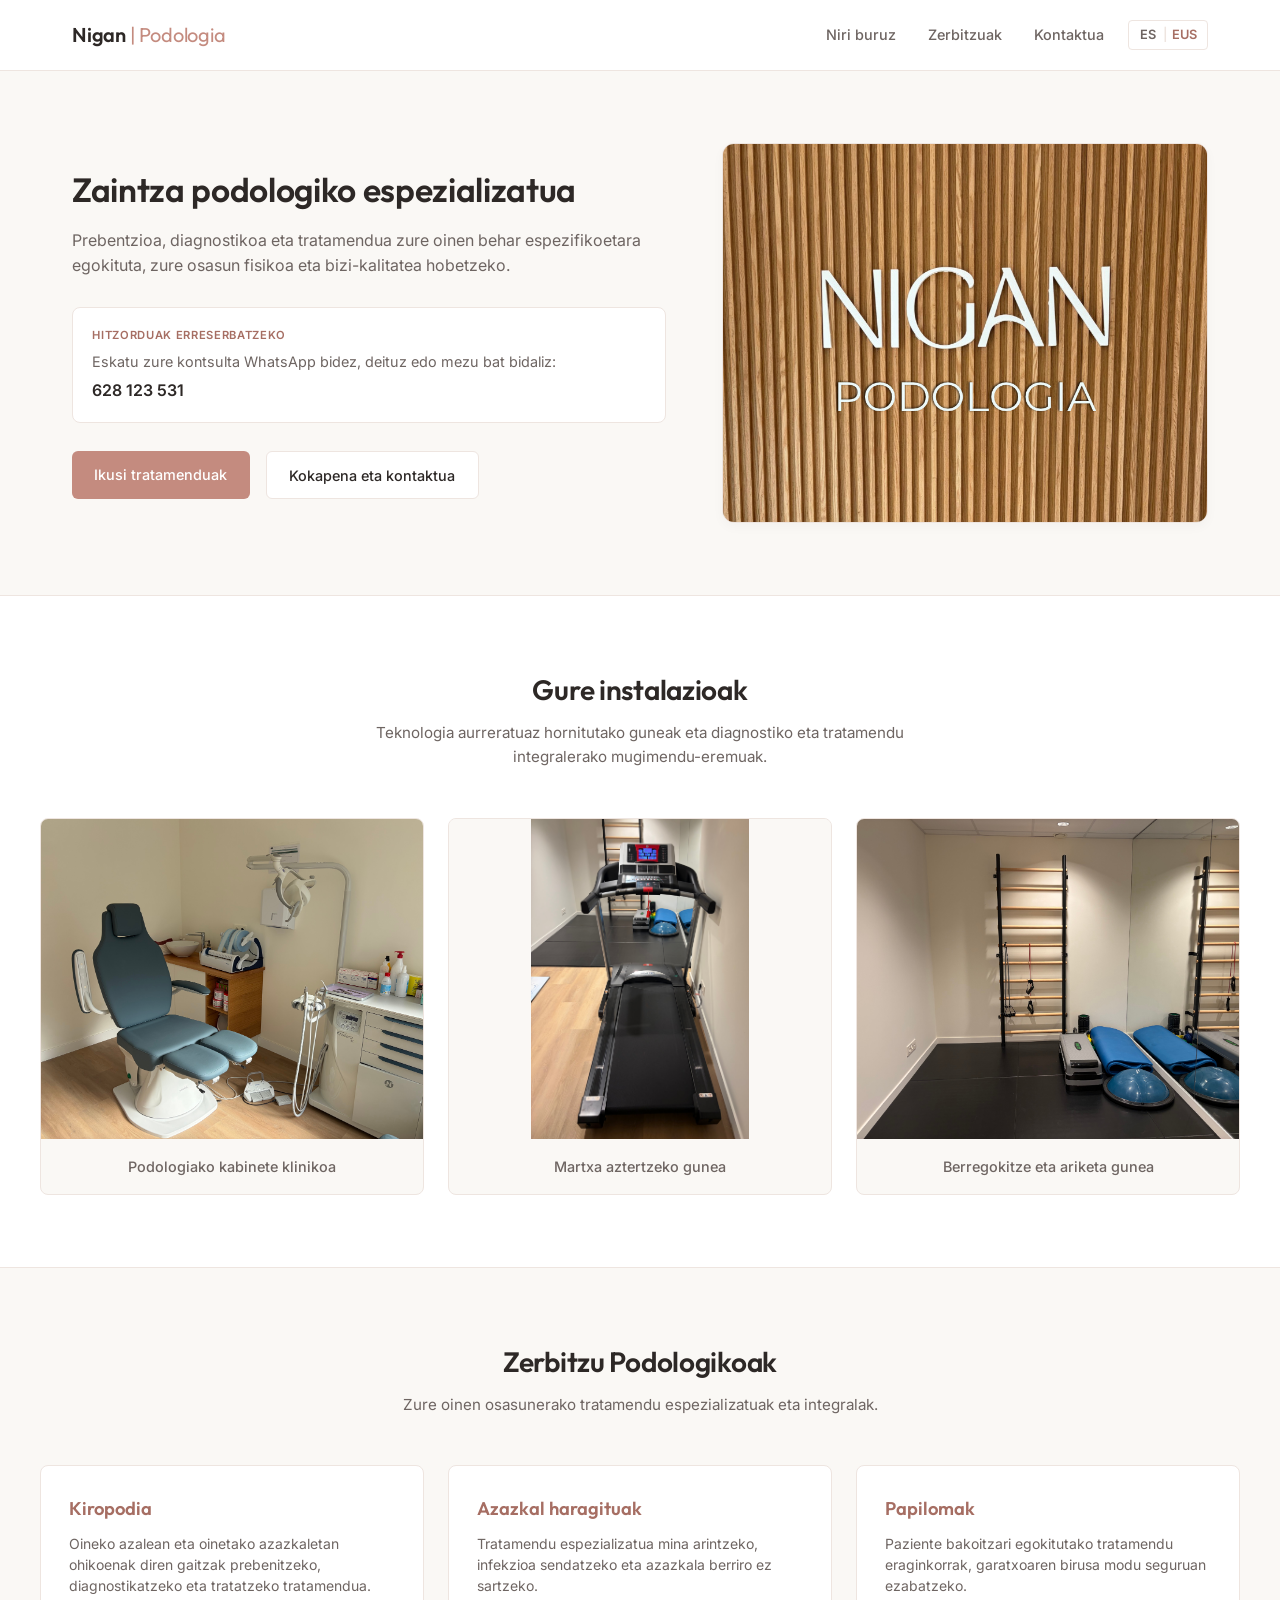
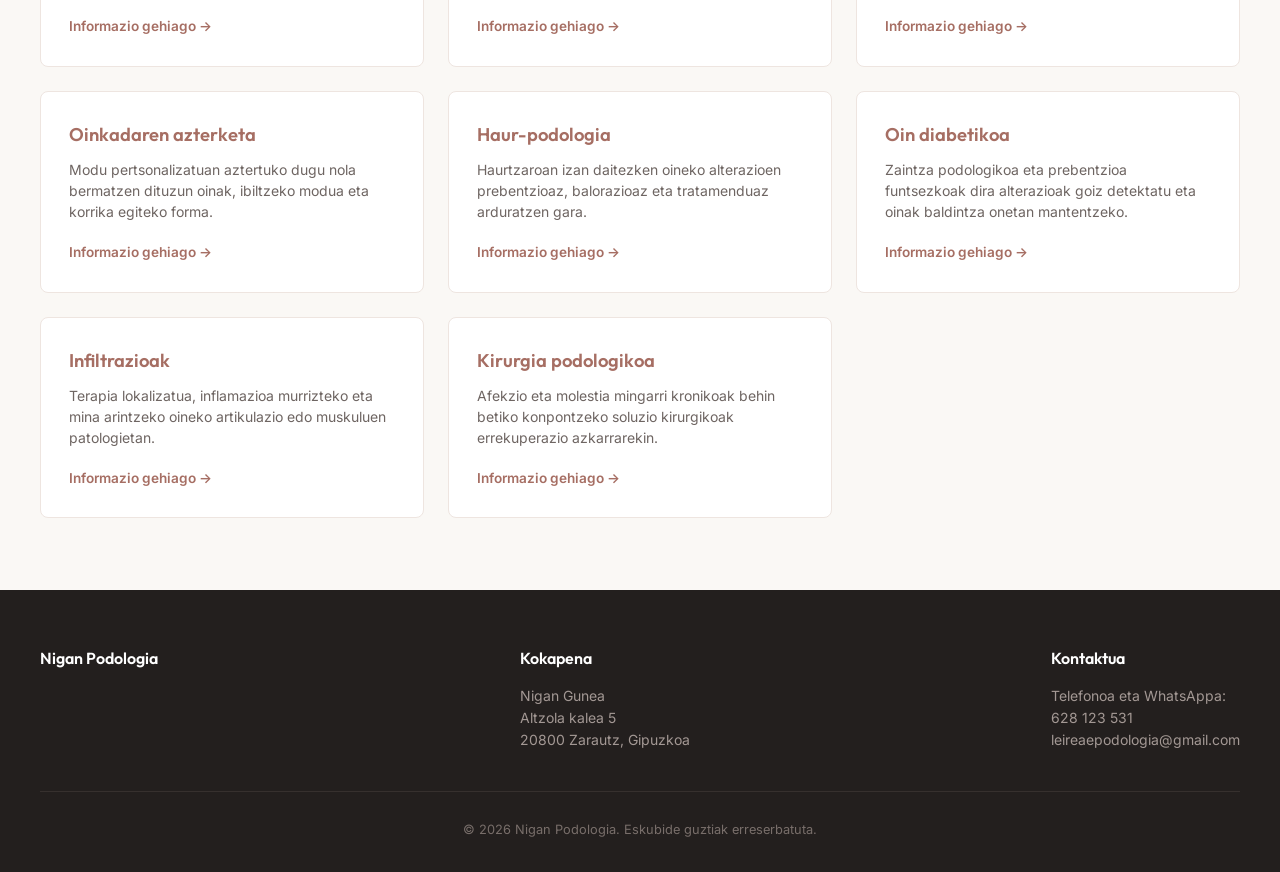
==== commit 594e5382: "Add files via upload" ====
--- a/eu/index.html
+++ b/eu/index.html
@@ -5,6 +5,8 @@
     <meta name="viewport" content="width=device-width, initial-scale=1.0">
     <title>Nigan | Podologia Zarautzen</title>
     <!-- Google Fonts -->
+    <link rel="icon" type="image/png" href="../img/logotipo.png">
+    <link rel="apple-touch-icon" href="../img/logotipo.png">
     <link rel="preconnect" href="https://fonts.googleapis.com">
     <link rel="preconnect" href="https://fonts.gstatic.com" crossorigin>
     <link href="https://fonts.googleapis.com/css2?family=Inter:wght@300;400;500;600&family=Outfit:wght@400;500;600&display=swap" rel="stylesheet">
@@ -163,7 +165,7 @@
             </div>
             <div class="footer-col">
                 <h4>Kokapena</h4>
-                <p>Nigan Fisioterapia Gunea<br>Altzola kalea 5<br>20800 Zarautz, Gipuzkoa</p>
+                <p>Nigan Gunea<br>Altzola kalea 5<br>20800 Zarautz, Gipuzkoa</p>
             </div>
             <div class="footer-col">
                 <h4>Kontaktua</h4>
